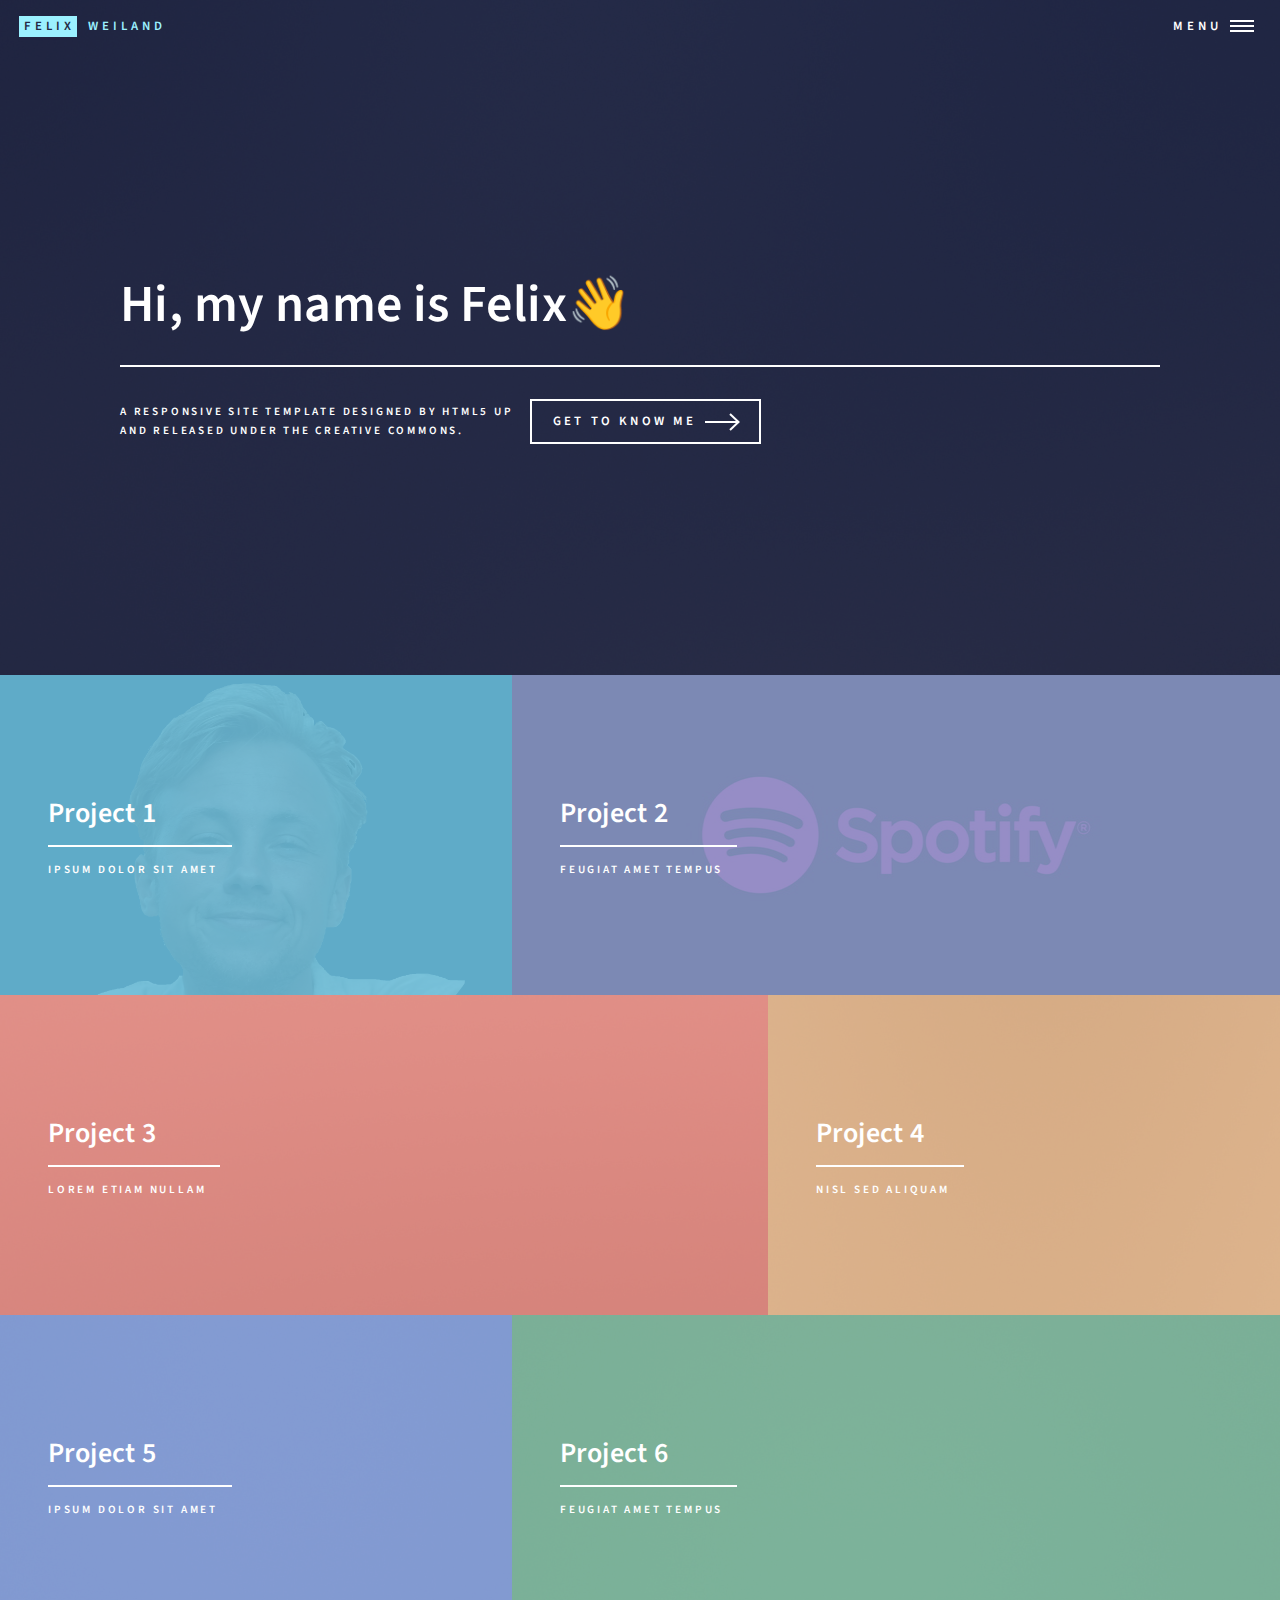
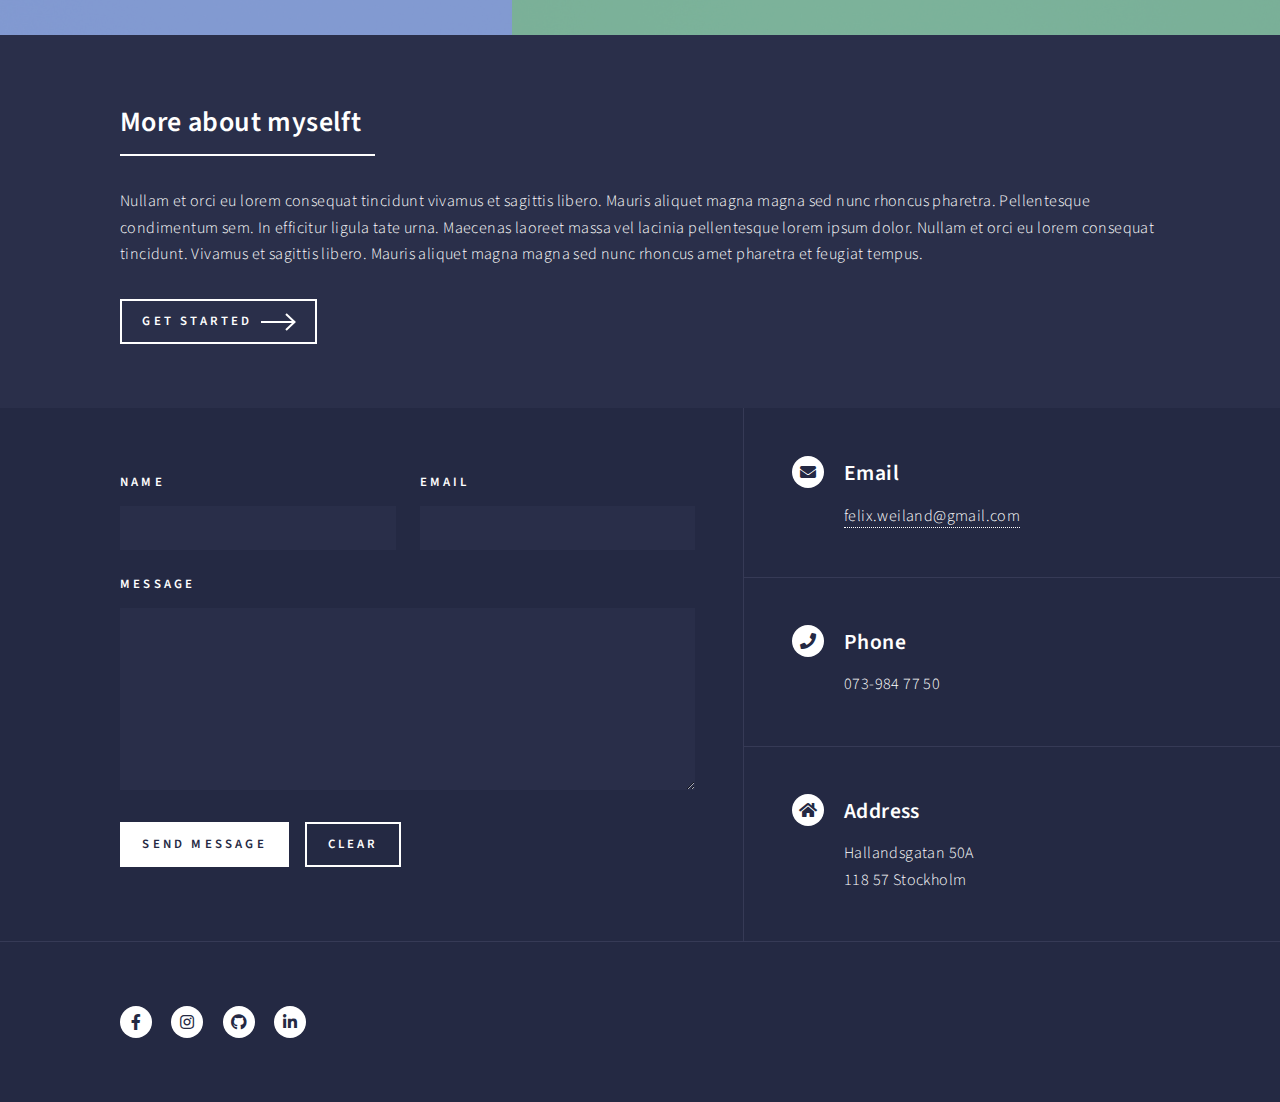
==== docs/index.html @ a9f84611 "Add files via upload" ====
<!DOCTYPE HTML>
<html>
	<head>
		<title>Felix Weiland - Data Analyst</title>
		<meta charset="utf-8" />
		<meta name="viewport" content="width=device-width, initial-scale=1, user-scalable=no" />
		<link rel="stylesheet" href="assets/css/main.css" />
		<noscript><link rel="stylesheet" href="assets/css/noscript.css" /></noscript>
	</head>
	<body class="is-preload">

		<!-- Wrapper -->
			<div id="wrapper">

				<!-- Header -->
					<header id="header" class="alt">
						<a href="index.html" class="logo"><strong>Felix</strong> <span>Weiland</span></a>
						<nav>
							<a href="#menu">Menu</a>
						</nav>
					</header>

				<!-- Menu -->
					<nav id="menu">
						<ul class="links">
							<li><a href="index.html">Home</a></li>
							<li><a href="project-overview.html">Projects</a></li>
							<li><a href="generic.html">Generic</a></li>
						</ul>
						<ul class="actions stacked">
							<li><a href="#" class="button primary fit">Get Started</a></li>
						</ul>
					</nav>

				<!-- Banner -->
					<section id="banner" class="major">
						<div class="inner">
							<header class="major">
								<h1>Hi, my name is Felix&#128075</h1>
							</header>
							<div class="content">
								<p>A responsive site template designed by HTML5 UP<br />
								and released under the Creative Commons.</p>
								<ul class="actions">
									<li><a href="#one" class="button next scrolly">Get to know me</a></li>
								</ul>
							</div>
						</div>
					</section>

				<!-- Main -->
					<div id="main">

						<!-- One -->
							<section id="one" class="tiles">
								<article>
									<span class="image">
										<img src="images/header-free.jpg" alt="" />
									</span>
									<header class="major">
										<h3><a href="project1.html" class="link">Project 1</a></h3>
										<p>Ipsum dolor sit amet</p>
									</header>
								</article>
								<article>
									<span class="image">
										<img src="images/spotify.png" alt="" />
									</span>
									<header class="major">
										<h3><a href="landing.html" class="link">Project 2</a></h3>
										<p>feugiat amet tempus</p>
									</header>
								</article>
								<article>
									<span class="image">
										<img src="images/pic03.jpg" alt="" />
									</span>
									<header class="major">
										<h3><a href="landing.html" class="link">Project 3</a></h3>
										<p>Lorem etiam nullam</p>
									</header>
								</article>
								<article>
									<span class="image">
										<img src="images/pic04.jpg" alt="" />
									</span>
									<header class="major">
										<h3><a href="landing.html" class="link">Project 4</a></h3>
										<p>Nisl sed aliquam</p>
									</header>
								</article>
								<article>
									<span class="image">
										<img src="images/pic05.jpg" alt="" />
									</span>
									<header class="major">
										<h3><a href="landing.html" class="link">Project 5</a></h3>
										<p>Ipsum dolor sit amet</p>
									</header>
								</article>
								<article>
									<span class="image">
										<img src="images/pic06.jpg" alt="" />
									</span>
									<header class="major">
										<h3><a href="landing.html" class="link">Project 6</a></h3>
										<p>Feugiat amet tempus</p>
									</header>
								</article>
							</section>

						<!-- Two -->
							<section id="two">
								<div class="inner">
									<header class="major">
										<h2>More about myselft</h2>
									</header>
									<p>Nullam et orci eu lorem consequat tincidunt vivamus et sagittis libero. Mauris aliquet magna magna sed nunc rhoncus pharetra. Pellentesque condimentum sem. In efficitur ligula tate urna. Maecenas laoreet massa vel lacinia pellentesque lorem ipsum dolor. Nullam et orci eu lorem consequat tincidunt. Vivamus et sagittis libero. Mauris aliquet magna magna sed nunc rhoncus amet pharetra et feugiat tempus.</p>
									<ul class="actions">
										<li><a href="landing.html" class="button next">Get Started</a></li>
									</ul>
								</div>
							</section>

					</div>

				<!-- Contact -->
					<section id="contact">
						<div class="inner">
							<section>
								<form method="post" action="#">
									<div class="fields">
										<div class="field half">
											<label for="name">Name</label>
											<input type="text" name="name" id="name" />
										</div>
										<div class="field half">
											<label for="email">Email</label>
											<input type="text" name="email" id="email" />
										</div>
										<div class="field">
											<label for="message">Message</label>
											<textarea name="message" id="message" rows="6"></textarea>
										</div>
									</div>
									<ul class="actions">
										<li><input type="submit" value="Send Message" class="primary" /></li>
										<li><input type="reset" value="Clear" /></li>
									</ul>
								</form>
							</section>
							<section class="split">
								<section>
									<div class="contact-method">
										<span class="icon solid alt fa-envelope"></span>
										<h3>Email</h3>
										<a href="#">felix.weiland@gmail.com</a>
									</div>
								</section>
								<section>
									<div class="contact-method">
										<span class="icon solid alt fa-phone"></span>
										<h3>Phone</h3>
										<span>073-984 77 50</span>
									</div>
								</section>
								<section>
									<div class="contact-method">
										<span class="icon solid alt fa-home"></span>
										<h3>Address</h3>
										<span>Hallandsgatan 50A<br />
										118 57 Stockholm</span>
									</div>
								</section>
							</section>
						</div>
					</section>

				<!-- Footer -->
					<footer id="footer">
						<div class="inner">
							<ul class="icons">
								<li><a href="https://www.facebook.com/felix.weiland/" class="icon brands alt fa-facebook-f"><span class="label">Facebook</span></a></li>
								<li><a href="https://www.instagram.com/felix.weiland/" class="icon brands alt fa-instagram"><span class="label">Instagram</span></a></li>
								<li><a href="https://github.com/felixweiland" class="icon brands alt fa-github"><span class="label">GitHub</span></a></li>
								<li><a href="https://www.linkedin.com/in/felix-weiland/" class="icon brands alt fa-linkedin-in"><span class="label">LinkedIn</span></a></li>
							</ul>
							</ul>
						</div>
					</footer>

			</div>

		<!-- Scripts -->
			<script src="assets/js/jquery.min.js"></script>
			<script src="assets/js/jquery.scrolly.min.js"></script>
			<script src="assets/js/jquery.scrollex.min.js"></script>
			<script src="assets/js/browser.min.js"></script>
			<script src="assets/js/breakpoints.min.js"></script>
			<script src="assets/js/util.js"></script>
			<script src="assets/js/main.js"></script>

	</body>
</html>
---- docs/assets/css/main.css ----
@import url(fontawesome-all.min.css);
@import url("https://fonts.googleapis.com/css?family=Source+Sans+Pro:300,300italic,600,600italic");

/*
	Forty by HTML5 UP
	html5up.net | @ajlkn
	Free for personal and commercial use under the CCA 3.0 license (html5up.net/license)
*/

html, body, div, span, applet, object,
iframe, h1, h2, h3, h4, h5, h6, p, blockquote,
pre, a, abbr, acronym, address, big, cite,
code, del, dfn, em, img, ins, kbd, q, s, samp,
small, strike, strong, sub, sup, tt, var, b,
u, i, center, dl, dt, dd, ol, ul, li, fieldset,
form, label, legend, table, caption, tbody,
tfoot, thead, tr, th, td, article, aside,
canvas, details, embed, figure, figcaption,
footer, header, hgroup, menu, nav, output, ruby,
section, summary, time, mark, audio, video {
	margin: 0;
	padding: 0;
	border: 0;
	font-size: 100%;
	font: inherit;
	vertical-align: baseline;}

article, aside, details, figcaption, figure,
footer, header, hgroup, menu, nav, section {
	display: block;}

body {
	line-height: 1;
}

ol, ul {
	list-style: none;
}

blockquote, q {
	quotes: none;
}

	blockquote:before, blockquote:after, q:before, q:after {
		content: '';
		content: none;
	}

table {
	border-collapse: collapse;
	border-spacing: 0;
}

body {
	-webkit-text-size-adjust: none;
}

mark {
	background-color: transparent;
	color: inherit;
}

input::-moz-focus-inner {
	border: 0;
	padding: 0;
}

input, select, textarea {
	-moz-appearance: none;
	-webkit-appearance: none;
	-ms-appearance: none;
	appearance: none;
}

/* Basic */

	@-ms-viewport {
		width: device-width;
	}

	body {
		-ms-overflow-style: scrollbar;
	}

	@media screen and (max-width: 480px) {

		html, body {
			min-width: 320px;
		}

	}

	html {
		box-sizing: border-box;
	}

	*, *:before, *:after {
		box-sizing: inherit;
	}

	body {
		background: #242943;
	}

		body.is-preload *, body.is-preload *:before, body.is-preload *:after {
			-moz-animation: none !important;
			-webkit-animation: none !important;
			-ms-animation: none !important;
			animation: none !important;
			-moz-transition: none !important;
			-webkit-transition: none !important;
			-ms-transition: none !important;
			transition: none !important;
		}

/* Type */

	body, input, select, textarea {
		color: #ffffff;
		font-family: "Source Sans Pro", Helvetica, sans-serif;
		font-size: 17pt;
		font-weight: 300;
		letter-spacing: 0.025em;
		line-height: 1.65;
	}

		@media screen and (max-width: 1680px) {

			body, input, select, textarea {
				font-size: 14pt;
			}

		}

		@media screen and (max-width: 1280px) {

			body, input, select, textarea {
				font-size: 12pt;
			}

		}

		@media screen and (max-width: 360px) {

			body, input, select, textarea {
				font-size: 11pt;
			}

		}

	a {
		-moz-transition: color 0.2s ease-in-out, border-bottom-color 0.2s ease-in-out;
		-webkit-transition: color 0.2s ease-in-out, border-bottom-color 0.2s ease-in-out;
		-ms-transition: color 0.2s ease-in-out, border-bottom-color 0.2s ease-in-out;
		transition: color 0.2s ease-in-out, border-bottom-color 0.2s ease-in-out;
		border-bottom: dotted 1px;
		color: inherit;
		text-decoration: none;
	}

		a:hover {
			border-bottom-color: transparent;
			color: #9bf1ff !important;
		}

		a:active {
			color: #53e3fb !important;
		}

	strong, b {
		color: #ffffff;
		font-weight: 600;
	}

	em, i {
		font-style: italic;
	}

	p {
		margin: 0 0 2em 0;
	}

	h1, h2, h3, h4, h5, h6 {
		color: #ffffff;
		font-weight: 600;
		line-height: 1.65;
		margin: 0 0 1em 0;
	}

		h1 a, h2 a, h3 a, h4 a, h5 a, h6 a {
			color: inherit;
			border-bottom: 0;
		}

	h1 {
		font-size: 2.5em;
	}

	h2 {
		font-size: 1.75em;
	}

	h3 {
		font-size: 1.35em;
	}

	h4 {
		font-size: 1.1em;
	}

	h5 {
		font-size: 0.9em;
	}

	h6 {
		font-size: 0.7em;
	}

	@media screen and (max-width: 736px) {

		h1 {
			font-size: 2em;
		}

		h2 {
			font-size: 1.5em;
		}

		h3 {
			font-size: 1.25em;
		}

	}

	sub {
		font-size: 0.8em;
		position: relative;
		top: 0.5em;
	}

	sup {
		font-size: 0.8em;
		position: relative;
		top: -0.5em;
	}

	blockquote {
		border-left: solid 4px rgba(212, 212, 255, 0.1);
		font-style: italic;
		margin: 0 0 2em 0;
		padding: 0.5em 0 0.5em 2em;
	}

	code {
		background: rgba(212, 212, 255, 0.035);
		font-family: "Courier New", monospace;
		font-size: 0.9em;
		margin: 0 0.25em;
		padding: 0.25em 0.65em;
	}

	pre {
		-webkit-overflow-scrolling: touch;
		font-family: "Courier New", monospace;
		font-size: 0.9em;
		margin: 0 0 2em 0;
	}

		pre code {
			display: block;
			line-height: 1.75;
			padding: 1em 1.5em;
			overflow-x: auto;
		}

	hr {
		border: 0;
		border-bottom: solid 1px rgba(212, 212, 255, 0.1);
		margin: 2em 0;
	}

		hr.major {
			margin: 3em 0;
		}

	.align-left {
		text-align: left;
	}

	.align-center {
		text-align: center;
	}

	.align-right {
		text-align: right;
	}

/* Row */

	.row {
		display: flex;
		flex-wrap: wrap;
		box-sizing: border-box;
		align-items: stretch;
	}

		.row > * {
			box-sizing: border-box;
		}

		.row.gtr-uniform > * > :last-child {
			margin-bottom: 0;
		}

		.row.aln-left {
			justify-content: flex-start;
		}

		.row.aln-center {
			justify-content: center;
		}

		.row.aln-right {
			justify-content: flex-end;
		}

		.row.aln-top {
			align-items: flex-start;
		}

		.row.aln-middle {
			align-items: center;
		}

		.row.aln-bottom {
			align-items: flex-end;
		}

		.row > .imp {
			order: -1;
		}

		.row > .col-1 {
			width: 8.33333%;
		}

		.row > .off-1 {
			margin-left: 8.33333%;
		}

		.row > .col-2 {
			width: 16.66667%;
		}

		.row > .off-2 {
			margin-left: 16.66667%;
		}

		.row > .col-3 {
			width: 25%;
		}

		.row > .off-3 {
			margin-left: 25%;
		}

		.row > .col-4 {
			width: 33.33333%;
		}

		.row > .off-4 {
			margin-left: 33.33333%;
		}

		.row > .col-5 {
			width: 41.66667%;
		}

		.row > .off-5 {
			margin-left: 41.66667%;
		}

		.row > .col-6 {
			width: 50%;
		}

		.row > .off-6 {
			margin-left: 50%;
		}

		.row > .col-7 {
			width: 58.33333%;
		}

		.row > .off-7 {
			margin-left: 58.33333%;
		}

		.row > .col-8 {
			width: 66.66667%;
		}

		.row > .off-8 {
			margin-left: 66.66667%;
		}

		.row > .col-9 {
			width: 75%;
		}

		.row > .off-9 {
			margin-left: 75%;
		}

		.row > .col-10 {
			width: 83.33333%;
		}

		.row > .off-10 {
			margin-left: 83.33333%;
		}

		.row > .col-11 {
			width: 91.66667%;
		}

		.row > .off-11 {
			margin-left: 91.66667%;
		}

		.row > .col-12 {
			width: 100%;
		}

		.row > .off-12 {
			margin-left: 100%;
		}

		.row.gtr-0 {
			margin-top: 0;
			margin-left: 0em;
		}

			.row.gtr-0 > * {
				padding: 0 0 0 0em;
			}

			.row.gtr-0.gtr-uniform {
				margin-top: 0em;
			}

				.row.gtr-0.gtr-uniform > * {
					padding-top: 0em;
				}

		.row.gtr-25 {
			margin-top: 0;
			margin-left: -0.5em;
		}

			.row.gtr-25 > * {
				padding: 0 0 0 0.5em;
			}

			.row.gtr-25.gtr-uniform {
				margin-top: -0.5em;
			}

				.row.gtr-25.gtr-uniform > * {
					padding-top: 0.5em;
				}

		.row.gtr-50 {
			margin-top: 0;
			margin-left: -1em;
		}

			.row.gtr-50 > * {
				padding: 0 0 0 1em;
			}

			.row.gtr-50.gtr-uniform {
				margin-top: -1em;
			}

				.row.gtr-50.gtr-uniform > * {
					padding-top: 1em;
				}

		.row {
			margin-top: 0;
			margin-left: -2em;
		}

			.row > * {
				padding: 0 0 0 2em;
			}

			.row.gtr-uniform {
				margin-top: -2em;
			}

				.row.gtr-uniform > * {
					padding-top: 2em;
				}

		.row.gtr-150 {
			margin-top: 0;
			margin-left: -3em;
		}

			.row.gtr-150 > * {
				padding: 0 0 0 3em;
			}

			.row.gtr-150.gtr-uniform {
				margin-top: -3em;
			}

				.row.gtr-150.gtr-uniform > * {
					padding-top: 3em;
				}

		.row.gtr-200 {
			margin-top: 0;
			margin-left: -4em;
		}

			.row.gtr-200 > * {
				padding: 0 0 0 4em;
			}

			.row.gtr-200.gtr-uniform {
				margin-top: -4em;
			}

				.row.gtr-200.gtr-uniform > * {
					padding-top: 4em;
				}

		@media screen and (max-width: 1680px) {

			.row {
				display: flex;
				flex-wrap: wrap;
				box-sizing: border-box;
				align-items: stretch;
			}

				.row > * {
					box-sizing: border-box;
				}

				.row.gtr-uniform > * > :last-child {
					margin-bottom: 0;
				}

				.row.aln-left {
					justify-content: flex-start;
				}

				.row.aln-center {
					justify-content: center;
				}

				.row.aln-right {
					justify-content: flex-end;
				}

				.row.aln-top {
					align-items: flex-start;
				}

				.row.aln-middle {
					align-items: center;
				}

				.row.aln-bottom {
					align-items: flex-end;
				}

				.row > .imp-xlarge {
					order: -1;
				}

				.row > .col-1-xlarge {
					width: 8.33333%;
				}

				.row > .off-1-xlarge {
					margin-left: 8.33333%;
				}

				.row > .col-2-xlarge {
					width: 16.66667%;
				}

				.row > .off-2-xlarge {
					margin-left: 16.66667%;
				}

				.row > .col-3-xlarge {
					width: 25%;
				}

				.row > .off-3-xlarge {
					margin-left: 25%;
				}

				.row > .col-4-xlarge {
					width: 33.33333%;
				}

				.row > .off-4-xlarge {
					margin-left: 33.33333%;
				}

				.row > .col-5-xlarge {
					width: 41.66667%;
				}

				.row > .off-5-xlarge {
					margin-left: 41.66667%;
				}

				.row > .col-6-xlarge {
					width: 50%;
				}

				.row > .off-6-xlarge {
					margin-left: 50%;
				}

				.row > .col-7-xlarge {
					width: 58.33333%;
				}

				.row > .off-7-xlarge {
					margin-left: 58.33333%;
				}

				.row > .col-8-xlarge {
					width: 66.66667%;
				}

				.row > .off-8-xlarge {
					margin-left: 66.66667%;
				}

				.row > .col-9-xlarge {
					width: 75%;
				}

				.row > .off-9-xlarge {
					margin-left: 75%;
				}

				.row > .col-10-xlarge {
					width: 83.33333%;
				}

				.row > .off-10-xlarge {
					margin-left: 83.33333%;
				}

				.row > .col-11-xlarge {
					width: 91.66667%;
				}

				.row > .off-11-xlarge {
					margin-left: 91.66667%;
				}

				.row > .col-12-xlarge {
					width: 100%;
				}

				.row > .off-12-xlarge {
					margin-left: 100%;
				}

				.row.gtr-0 {
					margin-top: 0;
					margin-left: 0em;
				}

					.row.gtr-0 > * {
						padding: 0 0 0 0em;
					}

					.row.gtr-0.gtr-uniform {
						margin-top: 0em;
					}

						.row.gtr-0.gtr-uniform > * {
							padding-top: 0em;
						}

				.row.gtr-25 {
					margin-top: 0;
					margin-left: -0.5em;
				}

					.row.gtr-25 > * {
						padding: 0 0 0 0.5em;
					}

					.row.gtr-25.gtr-uniform {
						margin-top: -0.5em;
					}

						.row.gtr-25.gtr-uniform > * {
							padding-top: 0.5em;
						}

				.row.gtr-50 {
					margin-top: 0;
					margin-left: -1em;
				}

					.row.gtr-50 > * {
						padding: 0 0 0 1em;
					}

					.row.gtr-50.gtr-uniform {
						margin-top: -1em;
					}

						.row.gtr-50.gtr-uniform > * {
							padding-top: 1em;
						}

				.row {
					margin-top: 0;
					margin-left: -2em;
				}

					.row > * {
						padding: 0 0 0 2em;
					}

					.row.gtr-uniform {
						margin-top: -2em;
					}

						.row.gtr-uniform > * {
							padding-top: 2em;
						}

				.row.gtr-150 {
					margin-top: 0;
					margin-left: -3em;
				}

					.row.gtr-150 > * {
						padding: 0 0 0 3em;
					}

					.row.gtr-150.gtr-uniform {
						margin-top: -3em;
					}

						.row.gtr-150.gtr-uniform > * {
							padding-top: 3em;
						}

				.row.gtr-200 {
					margin-top: 0;
					margin-left: -4em;
				}

					.row.gtr-200 > * {
						padding: 0 0 0 4em;
					}

					.row.gtr-200.gtr-uniform {
						margin-top: -4em;
					}

						.row.gtr-200.gtr-uniform > * {
							padding-top: 4em;
						}

		}

		@media screen and (max-width: 1280px) {

			.row {
				display: flex;
				flex-wrap: wrap;
				box-sizing: border-box;
				align-items: stretch;
			}

				.row > * {
					box-sizing: border-box;
				}

				.row.gtr-uniform > * > :last-child {
					margin-bottom: 0;
				}

				.row.aln-left {
					justify-content: flex-start;
				}

				.row.aln-center {
					justify-content: center;
				}

				.row.aln-right {
					justify-content: flex-end;
				}

				.row.aln-top {
					align-items: flex-start;
				}

				.row.aln-middle {
					align-items: center;
				}

				.row.aln-bottom {
					align-items: flex-end;
				}

				.row > .imp-large {
					order: -1;
				}

				.row > .col-1-large {
					width: 8.33333%;
				}

				.row > .off-1-large {
					margin-left: 8.33333%;
				}

				.row > .col-2-large {
					width: 16.66667%;
				}

				.row > .off-2-large {
					margin-left: 16.66667%;
				}

				.row > .col-3-large {
					width: 25%;
				}

				.row > .off-3-large {
					margin-left: 25%;
				}

				.row > .col-4-large {
					width: 33.33333%;
				}

				.row > .off-4-large {
					margin-left: 33.33333%;
				}

				.row > .col-5-large {
					width: 41.66667%;
				}

				.row > .off-5-large {
					margin-left: 41.66667%;
				}

				.row > .col-6-large {
					width: 50%;
				}

				.row > .off-6-large {
					margin-left: 50%;
				}

				.row > .col-7-large {
					width: 58.33333%;
				}

				.row > .off-7-large {
					margin-left: 58.33333%;
				}

				.row > .col-8-large {
					width: 66.66667%;
				}

				.row > .off-8-large {
					margin-left: 66.66667%;
				}

				.row > .col-9-large {
					width: 75%;
				}

				.row > .off-9-large {
					margin-left: 75%;
				}

				.row > .col-10-large {
					width: 83.33333%;
				}

				.row > .off-10-large {
					margin-left: 83.33333%;
				}

				.row > .col-11-large {
					width: 91.66667%;
				}

				.row > .off-11-large {
					margin-left: 91.66667%;
				}

				.row > .col-12-large {
					width: 100%;
				}

				.row > .off-12-large {
					margin-left: 100%;
				}

				.row.gtr-0 {
					margin-top: 0;
					margin-left: 0em;
				}

					.row.gtr-0 > * {
						padding: 0 0 0 0em;
					}

					.row.gtr-0.gtr-uniform {
						margin-top: 0em;
					}

						.row.gtr-0.gtr-uniform > * {
							padding-top: 0em;
						}

				.row.gtr-25 {
					margin-top: 0;
					margin-left: -0.375em;
				}

					.row.gtr-25 > * {
						padding: 0 0 0 0.375em;
					}

					.row.gtr-25.gtr-uniform {
						margin-top: -0.375em;
					}

						.row.gtr-25.gtr-uniform > * {
							padding-top: 0.375em;
						}

				.row.gtr-50 {
					margin-top: 0;
					margin-left: -0.75em;
				}

					.row.gtr-50 > * {
						padding: 0 0 0 0.75em;
					}

					.row.gtr-50.gtr-uniform {
						margin-top: -0.75em;
					}

						.row.gtr-50.gtr-uniform > * {
							padding-top: 0.75em;
						}

				.row {
					margin-top: 0;
					margin-left: -1.5em;
				}

					.row > * {
						padding: 0 0 0 1.5em;
					}

					.row.gtr-uniform {
						margin-top: -1.5em;
					}

						.row.gtr-uniform > * {
							padding-top: 1.5em;
						}

				.row.gtr-150 {
					margin-top: 0;
					margin-left: -2.25em;
				}

					.row.gtr-150 > * {
						padding: 0 0 0 2.25em;
					}

					.row.gtr-150.gtr-uniform {
						margin-top: -2.25em;
					}

						.row.gtr-150.gtr-uniform > * {
							padding-top: 2.25em;
						}

				.row.gtr-200 {
					margin-top: 0;
					margin-left: -3em;
				}

					.row.gtr-200 > * {
						padding: 0 0 0 3em;
					}

					.row.gtr-200.gtr-uniform {
						margin-top: -3em;
					}

						.row.gtr-200.gtr-uniform > * {
							padding-top: 3em;
						}

		}

		@media screen and (max-width: 980px) {

			.row {
				display: flex;
				flex-wrap: wrap;
				box-sizing: border-box;
				align-items: stretch;
			}

				.row > * {
					box-sizing: border-box;
				}

				.row.gtr-uniform > * > :last-child {
					margin-bottom: 0;
				}

				.row.aln-left {
					justify-content: flex-start;
				}

				.row.aln-center {
					justify-content: center;
				}

				.row.aln-right {
					justify-content: flex-end;
				}

				.row.aln-top {
					align-items: flex-start;
				}

				.row.aln-middle {
					align-items: center;
				}

				.row.aln-bottom {
					align-items: flex-end;
				}

				.row > .imp-medium {
					order: -1;
				}

				.row > .col-1-medium {
					width: 8.33333%;
				}

				.row > .off-1-medium {
					margin-left: 8.33333%;
				}

				.row > .col-2-medium {
					width: 16.66667%;
				}

				.row > .off-2-medium {
					margin-left: 16.66667%;
				}

				.row > .col-3-medium {
					width: 25%;
				}

				.row > .off-3-medium {
					margin-left: 25%;
				}

				.row > .col-4-medium {
					width: 33.33333%;
				}

				.row > .off-4-medium {
					margin-left: 33.33333%;
				}

				.row > .col-5-medium {
					width: 41.66667%;
				}

				.row > .off-5-medium {
					margin-left: 41.66667%;
				}

				.row > .col-6-medium {
					width: 50%;
				}

				.row > .off-6-medium {
					margin-left: 50%;
				}

				.row > .col-7-medium {
					width: 58.33333%;
				}

				.row > .off-7-medium {
					margin-left: 58.33333%;
				}

				.row > .col-8-medium {
					width: 66.66667%;
				}

				.row > .off-8-medium {
					margin-left: 66.66667%;
				}

				.row > .col-9-medium {
					width: 75%;
				}

				.row > .off-9-medium {
					margin-left: 75%;
				}

				.row > .col-10-medium {
					width: 83.33333%;
				}

				.row > .off-10-medium {
					margin-left: 83.33333%;
				}

				.row > .col-11-medium {
					width: 91.66667%;
				}

				.row > .off-11-medium {
					margin-left: 91.66667%;
				}

				.row > .col-12-medium {
					width: 100%;
				}

				.row > .off-12-medium {
					margin-left: 100%;
				}

				.row.gtr-0 {
					margin-top: 0;
					margin-left: 0em;
				}

					.row.gtr-0 > * {
						padding: 0 0 0 0em;
					}

					.row.gtr-0.gtr-uniform {
						margin-top: 0em;
					}

						.row.gtr-0.gtr-uniform > * {
							padding-top: 0em;
						}

				.row.gtr-25 {
					margin-top: 0;
					margin-left: -0.375em;
				}

					.row.gtr-25 > * {
						padding: 0 0 0 0.375em;
					}

					.row.gtr-25.gtr-uniform {
						margin-top: -0.375em;
					}

						.row.gtr-25.gtr-uniform > * {
							padding-top: 0.375em;
						}

				.row.gtr-50 {
					margin-top: 0;
					margin-left: -0.75em;
				}

					.row.gtr-50 > * {
						padding: 0 0 0 0.75em;
					}

					.row.gtr-50.gtr-uniform {
						margin-top: -0.75em;
					}

						.row.gtr-50.gtr-uniform > * {
							padding-top: 0.75em;
						}

				.row {
					margin-top: 0;
					margin-left: -1.5em;
				}

					.row > * {
						padding: 0 0 0 1.5em;
					}

					.row.gtr-uniform {
						margin-top: -1.5em;
					}

						.row.gtr-uniform > * {
							padding-top: 1.5em;
						}

				.row.gtr-150 {
					margin-top: 0;
					margin-left: -2.25em;
				}

					.row.gtr-150 > * {
						padding: 0 0 0 2.25em;
					}

					.row.gtr-150.gtr-uniform {
						margin-top: -2.25em;
					}

						.row.gtr-150.gtr-uniform > * {
							padding-top: 2.25em;
						}

				.row.gtr-200 {
					margin-top: 0;
					margin-left: -3em;
				}

					.row.gtr-200 > * {
						padding: 0 0 0 3em;
					}

					.row.gtr-200.gtr-uniform {
						margin-top: -3em;
					}

						.row.gtr-200.gtr-uniform > * {
							padding-top: 3em;
						}

		}

		@media screen and (max-width: 736px) {

			.row {
				display: flex;
				flex-wrap: wrap;
				box-sizing: border-box;
				align-items: stretch;
			}

				.row > * {
					box-sizing: border-box;
				}

				.row.gtr-uniform > * > :last-child {
					margin-bottom: 0;
				}

				.row.aln-left {
					justify-content: flex-start;
				}

				.row.aln-center {
					justify-content: center;
				}

				.row.aln-right {
					justify-content: flex-end;
				}

				.row.aln-top {
					align-items: flex-start;
				}

				.row.aln-middle {
					align-items: center;
				}

				.row.aln-bottom {
					align-items: flex-end;
				}

				.row > .imp-small {
					order: -1;
				}

				.row > .col-1-small {
					width: 8.33333%;
				}

				.row > .off-1-small {
					margin-left: 8.33333%;
				}

				.row > .col-2-small {
					width: 16.66667%;
				}

				.row > .off-2-small {
					margin-left: 16.66667%;
				}

				.row > .col-3-small {
					width: 25%;
				}

				.row > .off-3-small {
					margin-left: 25%;
				}

				.row > .col-4-small {
					width: 33.33333%;
				}

				.row > .off-4-small {
					margin-left: 33.33333%;
				}

				.row > .col-5-small {
					width: 41.66667%;
				}

				.row > .off-5-small {
					margin-left: 41.66667%;
				}

				.row > .col-6-small {
					width: 50%;
				}

				.row > .off-6-small {
					margin-left: 50%;
				}

				.row > .col-7-small {
					width: 58.33333%;
				}

				.row > .off-7-small {
					margin-left: 58.33333%;
				}

				.row > .col-8-small {
					width: 66.66667%;
				}

				.row > .off-8-small {
					margin-left: 66.66667%;
				}

				.row > .col-9-small {
					width: 75%;
				}

				.row > .off-9-small {
					margin-left: 75%;
				}

				.row > .col-10-small {
					width: 83.33333%;
				}

				.row > .off-10-small {
					margin-left: 83.33333%;
				}

				.row > .col-11-small {
					width: 91.66667%;
				}

				.row > .off-11-small {
					margin-left: 91.66667%;
				}

				.row > .col-12-small {
					width: 100%;
				}

				.row > .off-12-small {
					margin-left: 100%;
				}

				.row.gtr-0 {
					margin-top: 0;
					margin-left: 0em;
				}

					.row.gtr-0 > * {
						padding: 0 0 0 0em;
					}

					.row.gtr-0.gtr-uniform {
						margin-top: 0em;
					}

						.row.gtr-0.gtr-uniform > * {
							padding-top: 0em;
						}

				.row.gtr-25 {
					margin-top: 0;
					margin-left: -0.3125em;
				}

					.row.gtr-25 > * {
						padding: 0 0 0 0.3125em;
					}

					.row.gtr-25.gtr-uniform {
						margin-top: -0.3125em;
					}

						.row.gtr-25.gtr-uniform > * {
							padding-top: 0.3125em;
						}

				.row.gtr-50 {
					margin-top: 0;
					margin-left: -0.625em;
				}

					.row.gtr-50 > * {
						padding: 0 0 0 0.625em;
					}

					.row.gtr-50.gtr-uniform {
						margin-top: -0.625em;
					}

						.row.gtr-50.gtr-uniform > * {
							padding-top: 0.625em;
						}

				.row {
					margin-top: 0;
					margin-left: -1.25em;
				}

					.row > * {
						padding: 0 0 0 1.25em;
					}

					.row.gtr-uniform {
						margin-top: -1.25em;
					}

						.row.gtr-uniform > * {
							padding-top: 1.25em;
						}

				.row.gtr-150 {
					margin-top: 0;
					margin-left: -1.875em;
				}

					.row.gtr-150 > * {
						padding: 0 0 0 1.875em;
					}

					.row.gtr-150.gtr-uniform {
						margin-top: -1.875em;
					}

						.row.gtr-150.gtr-uniform > * {
							padding-top: 1.875em;
						}

				.row.gtr-200 {
					margin-top: 0;
					margin-left: -2.5em;
				}

					.row.gtr-200 > * {
						padding: 0 0 0 2.5em;
					}

					.row.gtr-200.gtr-uniform {
						margin-top: -2.5em;
					}

						.row.gtr-200.gtr-uniform > * {
							padding-top: 2.5em;
						}

		}

		@media screen and (max-width: 480px) {

			.row {
				display: flex;
				flex-wrap: wrap;
				box-sizing: border-box;
				align-items: stretch;
			}

				.row > * {
					box-sizing: border-box;
				}

				.row.gtr-uniform > * > :last-child {
					margin-bottom: 0;
				}

				.row.aln-left {
					justify-content: flex-start;
				}

				.row.aln-center {
					justify-content: center;
				}

				.row.aln-right {
					justify-content: flex-end;
				}

				.row.aln-top {
					align-items: flex-start;
				}

				.row.aln-middle {
					align-items: center;
				}

				.row.aln-bottom {
					align-items: flex-end;
				}

				.row > .imp-xsmall {
					order: -1;
				}

				.row > .col-1-xsmall {
					width: 8.33333%;
				}

				.row > .off-1-xsmall {
					margin-left: 8.33333%;
				}

				.row > .col-2-xsmall {
					width: 16.66667%;
				}

				.row > .off-2-xsmall {
					margin-left: 16.66667%;
				}

				.row > .col-3-xsmall {
					width: 25%;
				}

				.row > .off-3-xsmall {
					margin-left: 25%;
				}

				.row > .col-4-xsmall {
					width: 33.33333%;
				}

				.row > .off-4-xsmall {
					margin-left: 33.33333%;
				}

				.row > .col-5-xsmall {
					width: 41.66667%;
				}

				.row > .off-5-xsmall {
					margin-left: 41.66667%;
				}

				.row > .col-6-xsmall {
					width: 50%;
				}

				.row > .off-6-xsmall {
					margin-left: 50%;
				}

				.row > .col-7-xsmall {
					width: 58.33333%;
				}

				.row > .off-7-xsmall {
					margin-left: 58.33333%;
				}

				.row > .col-8-xsmall {
					width: 66.66667%;
				}

				.row > .off-8-xsmall {
					margin-left: 66.66667%;
				}

				.row > .col-9-xsmall {
					width: 75%;
				}

				.row > .off-9-xsmall {
					margin-left: 75%;
				}

				.row > .col-10-xsmall {
					width: 83.33333%;
				}

				.row > .off-10-xsmall {
					margin-left: 83.33333%;
				}

				.row > .col-11-xsmall {
					width: 91.66667%;
				}

				.row > .off-11-xsmall {
					margin-left: 91.66667%;
				}

				.row > .col-12-xsmall {
					width: 100%;
				}

				.row > .off-12-xsmall {
					margin-left: 100%;
				}

				.row.gtr-0 {
					margin-top: 0;
					margin-left: 0em;
				}

					.row.gtr-0 > * {
						padding: 0 0 0 0em;
					}

					.row.gtr-0.gtr-uniform {
						margin-top: 0em;
					}

						.row.gtr-0.gtr-uniform > * {
							padding-top: 0em;
						}

				.row.gtr-25 {
					margin-top: 0;
					margin-left: -0.3125em;
				}

					.row.gtr-25 > * {
						padding: 0 0 0 0.3125em;
					}

					.row.gtr-25.gtr-uniform {
						margin-top: -0.3125em;
					}

						.row.gtr-25.gtr-uniform > * {
							padding-top: 0.3125em;
						}

				.row.gtr-50 {
					margin-top: 0;
					margin-left: -0.625em;
				}

					.row.gtr-50 > * {
						padding: 0 0 0 0.625em;
					}

					.row.gtr-50.gtr-uniform {
						margin-top: -0.625em;
					}

						.row.gtr-50.gtr-uniform > * {
							padding-top: 0.625em;
						}

				.row {
					margin-top: 0;
					margin-left: -1.25em;
				}

					.row > * {
						padding: 0 0 0 1.25em;
					}

					.row.gtr-uniform {
						margin-top: -1.25em;
					}

						.row.gtr-uniform > * {
							padding-top: 1.25em;
						}

				.row.gtr-150 {
					margin-top: 0;
					margin-left: -1.875em;
				}

					.row.gtr-150 > * {
						padding: 0 0 0 1.875em;
					}

					.row.gtr-150.gtr-uniform {
						margin-top: -1.875em;
					}

						.row.gtr-150.gtr-uniform > * {
							padding-top: 1.875em;
						}

				.row.gtr-200 {
					margin-top: 0;
					margin-left: -2.5em;
				}

					.row.gtr-200 > * {
						padding: 0 0 0 2.5em;
					}

					.row.gtr-200.gtr-uniform {
						margin-top: -2.5em;
					}

						.row.gtr-200.gtr-uniform > * {
							padding-top: 2.5em;
						}

		}

/* Section/Article */

	section.special, article.special {
		text-align: center;
	}

	header.major {
		width: -moz-max-content;
		width: -webkit-max-content;
		width: -ms-max-content;
		width: max-content;
		margin-bottom: 2em;
	}

		header.major > :first-child {
			margin-bottom: 0;
			width: calc(100% + 0.5em);
		}

			header.major > :first-child:after {
				content: '';
				background-color: #ffffff;
				display: block;
				height: 2px;
				margin: 0.325em 0 0.5em 0;
				width: 100%;
			}

		header.major > p {
			font-size: 0.7em;
			font-weight: 600;
			letter-spacing: 0.25em;
			margin-bottom: 0;
			text-transform: uppercase;
		}

		body.is-ie header.major > :first-child:after {
			max-width: 9em;
		}

		body.is-ie header.major > h1:after {
			max-width: 100% !important;
		}

	@media screen and (max-width: 736px) {

		header.major > p br {
			display: none;
		}

	}

/* Form */

	form {
		margin: 0 0 2em 0;
	}

		form > :last-child {
			margin-bottom: 0;
		}

		form > .fields {
			display: -moz-flex;
			display: -webkit-flex;
			display: -ms-flex;
			display: flex;
			-moz-flex-wrap: wrap;
			-webkit-flex-wrap: wrap;
			-ms-flex-wrap: wrap;
			flex-wrap: wrap;
			width: calc(100% + 3em);
			margin: -1.5em 0 2em -1.5em;
		}

			form > .fields > .field {
				-moz-flex-grow: 0;
				-webkit-flex-grow: 0;
				-ms-flex-grow: 0;
				flex-grow: 0;
				-moz-flex-shrink: 0;
				-webkit-flex-shrink: 0;
				-ms-flex-shrink: 0;
				flex-shrink: 0;
				padding: 1.5em 0 0 1.5em;
				width: calc(100% - 1.5em);
			}

				form > .fields > .field.half {
					width: calc(50% - 0.75em);
				}

				form > .fields > .field.third {
					width: calc(100%/3 - 0.5em);
				}

				form > .fields > .field.quarter {
					width: calc(25% - 0.375em);
				}

		@media screen and (max-width: 480px) {

			form > .fields {
				width: calc(100% + 3em);
				margin: -1.5em 0 2em -1.5em;
			}

				form > .fields > .field {
					padding: 1.5em 0 0 1.5em;
					width: calc(100% - 1.5em);
				}

					form > .fields > .field.half {
						width: calc(100% - 1.5em);
					}

					form > .fields > .field.third {
						width: calc(100% - 1.5em);
					}

					form > .fields > .field.quarter {
						width: calc(100% - 1.5em);
					}

		}

	label {
		color: #ffffff;
		display: block;
		font-size: 0.8em;
		font-weight: 600;
		letter-spacing: 0.25em;
		margin: 0 0 1em 0;
		text-transform: uppercase;
	}

	input[type="text"],
	input[type="password"],
	input[type="email"],
	input[type="tel"],
	input[type="search"],
	input[type="url"],
	select,
	textarea {
		-moz-appearance: none;
		-webkit-appearance: none;
		-ms-appearance: none;
		appearance: none;
		background: rgba(212, 212, 255, 0.035);
		border: none;
		border-radius: 0;
		color: inherit;
		display: block;
		outline: 0;
		padding: 0 1em;
		text-decoration: none;
		width: 100%;
	}

		input[type="text"]:invalid,
		input[type="password"]:invalid,
		input[type="email"]:invalid,
		input[type="tel"]:invalid,
		input[type="search"]:invalid,
		input[type="url"]:invalid,
		select:invalid,
		textarea:invalid {
			box-shadow: none;
		}

		input[type="text"]:focus,
		input[type="password"]:focus,
		input[type="email"]:focus,
		input[type="tel"]:focus,
		input[type="search"]:focus,
		input[type="url"]:focus,
		select:focus,
		textarea:focus {
			border-color: #9bf1ff;
			box-shadow: 0 0 0 2px #9bf1ff;
		}

	select {
		background-image: url("data:image/svg+xml;charset=utf8,%3Csvg xmlns='http://www.w3.org/2000/svg' width='40' height='40' preserveAspectRatio='none' viewBox='0 0 40 40'%3E%3Cpath d='M9.4,12.3l10.4,10.4l10.4-10.4c0.2-0.2,0.5-0.4,0.9-0.4c0.3,0,0.6,0.1,0.9,0.4l3.3,3.3c0.2,0.2,0.4,0.5,0.4,0.9 c0,0.4-0.1,0.6-0.4,0.9L20.7,31.9c-0.2,0.2-0.5,0.4-0.9,0.4c-0.3,0-0.6-0.1-0.9-0.4L4.3,17.3c-0.2-0.2-0.4-0.5-0.4-0.9 c0-0.4,0.1-0.6,0.4-0.9l3.3-3.3c0.2-0.2,0.5-0.4,0.9-0.4S9.1,12.1,9.4,12.3z' fill='rgba(212, 212, 255, 0.1)' /%3E%3C/svg%3E");
		background-size: 1.25rem;
		background-repeat: no-repeat;
		background-position: calc(100% - 1rem) center;
		height: 2.75em;
		padding-right: 2.75em;
		text-overflow: ellipsis;
	}

		select option {
			color: #ffffff;
			background: #242943;
		}

		select:focus::-ms-value {
			background-color: transparent;
		}

		select::-ms-expand {
			display: none;
		}

	input[type="text"],
	input[type="password"],
	input[type="email"],
	input[type="tel"],
	input[type="search"],
	input[type="url"],
	select {
		height: 2.75em;
	}

	textarea {
		padding: 0.75em 1em;
	}

	input[type="checkbox"],
	input[type="radio"] {
		-moz-appearance: none;
		-webkit-appearance: none;
		-ms-appearance: none;
		appearance: none;
		display: block;
		float: left;
		margin-right: -2em;
		opacity: 0;
		width: 1em;
		z-index: -1;
	}

		input[type="checkbox"] + label,
		input[type="radio"] + label {
			text-decoration: none;
			color: #ffffff;
			cursor: pointer;
			display: inline-block;
			font-weight: 300;
			padding-left: 2.65em;
			padding-right: 0.75em;
			position: relative;
		}

			input[type="checkbox"] + label:before,
			input[type="radio"] + label:before {
				-moz-osx-font-smoothing: grayscale;
				-webkit-font-smoothing: antialiased;
				display: inline-block;
				font-style: normal;
				font-variant: normal;
				text-rendering: auto;
				line-height: 1;
				text-transform: none !important;
				font-family: 'Font Awesome 5 Free';
				font-weight: 900;
			}

			input[type="checkbox"] + label:before,
			input[type="radio"] + label:before {
				background: rgba(212, 212, 255, 0.035);
				content: '';
				display: inline-block;
				font-size: 0.8em;
				height: 2.0625em;
				left: 0;
				letter-spacing: 0;
				line-height: 2.0625em;
				position: absolute;
				text-align: center;
				top: 0;
				width: 2.0625em;
			}

		input[type="checkbox"]:checked + label:before,
		input[type="radio"]:checked + label:before {
			background: #ffffff;
			border-color: #9bf1ff;
			content: '\f00c';
			color: #242943;
		}

		input[type="checkbox"]:focus + label:before,
		input[type="radio"]:focus + label:before {
			box-shadow: 0 0 0 2px #9bf1ff;
		}

	input[type="radio"] + label:before {
		border-radius: 100%;
	}

	::-webkit-input-placeholder {
		color: rgba(244, 244, 255, 0.2) !important;
		opacity: 1.0;
	}

	:-moz-placeholder {
		color: rgba(244, 244, 255, 0.2) !important;
		opacity: 1.0;
	}

	::-moz-placeholder {
		color: rgba(244, 244, 255, 0.2) !important;
		opacity: 1.0;
	}

	:-ms-input-placeholder {
		color: rgba(244, 244, 255, 0.2) !important;
		opacity: 1.0;
	}

/* Box */

	.box {
		border: solid 1px rgba(212, 212, 255, 0.1);
		margin-bottom: 2em;
		padding: 1.5em;
	}

		.box > :last-child,
		.box > :last-child > :last-child,
		.box > :last-child > :last-child > :last-child {
			margin-bottom: 0;
		}

		.box.alt {
			border: 0;
			border-radius: 0;
			padding: 0;
		}

/* Icon */

	.icon {
		text-decoration: none;
		border-bottom: none;
		position: relative;
	}

		.icon:before {
			-moz-osx-font-smoothing: grayscale;
			-webkit-font-smoothing: antialiased;
			display: inline-block;
			font-style: normal;
			font-variant: normal;
			text-rendering: auto;
			line-height: 1;
			text-transform: none !important;
			font-family: 'Font Awesome 5 Free';
			font-weight: 400;
		}

		.icon > .label {
			display: none;
		}

		.icon:before {
			line-height: inherit;
		}

		.icon.solid:before {
			font-weight: 900;
		}

		.icon.brands:before {
			font-family: 'Font Awesome 5 Brands';
		}

		.icon.alt:before {
			background-color: #ffffff;
			border-radius: 100%;
			color: #242943;
			display: inline-block;
			height: 2em;
			line-height: 2em;
			text-align: center;
			width: 2em;
		}

	a.icon.alt:before {
		-moz-transition: background-color 0.2s ease-in-out;
		-webkit-transition: background-color 0.2s ease-in-out;
		-ms-transition: background-color 0.2s ease-in-out;
		transition: background-color 0.2s ease-in-out;
	}

	a.icon.alt:hover:before {
		background-color: #6fc3df;
	}

	a.icon.alt:active:before {
		background-color: #37a6cb;
	}

/* Image */

	.image {
		border: 0;
		display: inline-block;
		position: relative;
	}

		.image img {
			display: block;
		}

		.image.left, .image.right {
			max-width: 30%;
		}

			.image.left img, .image.right img {
				width: 100%;
			}

		.image.left {
			float: left;
			margin: 0 1.5em 1.25em 0;
			top: 0.25em;
		}

		.image.right {
			float: right;
			margin: 0 0 1.25em 1.5em;
			top: 0.25em;
		}

		.image.fit {
			display: block;
			margin: 0 0 2em 0;
			width: 100%;
		}

			.image.fit img {
				width: 100%;
			}

		.image.main {
			display: block;
			margin: 2.5em 0;
			width: 100%;
		}

			.image.main img {
				width: 100%;
			}

			@media screen and (max-width: 736px) {

				.image.main {
					margin: 1.5em 0;
				}

			}

/* List */

	ol {
		list-style: decimal;
		margin: 0 0 2em 0;
		padding-left: 1.25em;
	}

		ol li {
			padding-left: 0.25em;
		}

	ul {
		list-style: disc;
		margin: 0 0 2em 0;
		padding-left: 1em;
	}

		ul li {
			padding-left: 0.5em;
		}

		ul.alt {
			list-style: none;
			padding-left: 0;
		}

			ul.alt li {
				border-top: solid 1px rgba(212, 212, 255, 0.1);
				padding: 0.5em 0;
			}

				ul.alt li:first-child {
					border-top: 0;
					padding-top: 0;
				}

	dl {
		margin: 0 0 2em 0;
	}

		dl dt {
			display: block;
			font-weight: 600;
			margin: 0 0 1em 0;
		}

		dl dd {
			margin-left: 2em;
		}

/* Actions */

	ul.actions {
		display: -moz-flex;
		display: -webkit-flex;
		display: -ms-flex;
		display: flex;
		cursor: default;
		list-style: none;
		margin-left: -1em;
		padding-left: 0;
	}

		ul.actions li {
			padding: 0 0 0 1em;
			vertical-align: middle;
		}

		ul.actions.special {
			-moz-justify-content: center;
			-webkit-justify-content: center;
			-ms-justify-content: center;
			justify-content: center;
			width: 100%;
			margin-left: 0;
		}

			ul.actions.special li:first-child {
				padding-left: 0;
			}

		ul.actions.stacked {
			-moz-flex-direction: column;
			-webkit-flex-direction: column;
			-ms-flex-direction: column;
			flex-direction: column;
			margin-left: 0;
		}

			ul.actions.stacked li {
				padding: 1.3em 0 0 0;
			}

				ul.actions.stacked li:first-child {
					padding-top: 0;
				}

		ul.actions.fit {
			width: calc(100% + 1em);
		}

			ul.actions.fit li {
				-moz-flex-grow: 1;
				-webkit-flex-grow: 1;
				-ms-flex-grow: 1;
				flex-grow: 1;
				-moz-flex-shrink: 1;
				-webkit-flex-shrink: 1;
				-ms-flex-shrink: 1;
				flex-shrink: 1;
				width: 100%;
			}

				ul.actions.fit li > * {
					width: 100%;
				}

			ul.actions.fit.stacked {
				width: 100%;
			}

/* Icons */

	ul.icons {
		cursor: default;
		list-style: none;
		padding-left: 0;
	}

		ul.icons li {
			display: inline-block;
			padding: 0 1em 0 0;
		}

			ul.icons li:last-child {
				padding-right: 0;
			}

		@media screen and (max-width: 736px) {

			ul.icons li {
				padding: 0 0.75em 0 0;
			}

		}

/* Pagination */

	ul.pagination {
		cursor: default;
		list-style: none;
		padding-left: 0;
	}

		ul.pagination li {
			display: inline-block;
			padding-left: 0;
			vertical-align: middle;
		}

			ul.pagination li > .page {
				-moz-transition: background-color 0.2s ease-in-out, color 0.2s ease-in-out;
				-webkit-transition: background-color 0.2s ease-in-out, color 0.2s ease-in-out;
				-ms-transition: background-color 0.2s ease-in-out, color 0.2s ease-in-out;
				transition: background-color 0.2s ease-in-out, color 0.2s ease-in-out;
				border-bottom: 0;
				display: inline-block;
				font-size: 0.8em;
				font-weight: 600;
				height: 1.5em;
				line-height: 1.5em;
				margin: 0 0.125em;
				min-width: 1.5em;
				padding: 0 0.5em;
				text-align: center;
			}

				ul.pagination li > .page.active {
					background-color: #ffffff;
					color: #242943;
				}

					ul.pagination li > .page.active:hover {
						background-color: #9bf1ff;
						color: #242943 !important;
					}

					ul.pagination li > .page.active:active {
						background-color: #53e3fb;
					}

			ul.pagination li:first-child {
				padding-right: 0.75em;
			}

			ul.pagination li:last-child {
				padding-left: 0.75em;
			}

		@media screen and (max-width: 480px) {

			ul.pagination li:nth-child(n+2):nth-last-child(n+2) {
				display: none;
			}

			ul.pagination li:first-child {
				padding-right: 0;
			}

		}

/* Table */

	.table-wrapper {
		-webkit-overflow-scrolling: touch;
		overflow-x: auto;
	}

	table {
		margin: 0 0 2em 0;
		width: 100%;
	}

		table tbody tr {
			border: solid 1px rgba(212, 212, 255, 0.1);
			border-left: 0;
			border-right: 0;
		}

			table tbody tr:nth-child(2n + 1) {
				background-color: rgba(212, 212, 255, 0.035);
			}

		table td {
			padding: 0.75em 0.75em;
		}

		table th {
			color: #ffffff;
			font-size: 0.9em;
			font-weight: 600;
			padding: 0 0.75em 0.75em 0.75em;
			text-align: left;
		}

		table thead {
			border-bottom: solid 2px rgba(212, 212, 255, 0.1);
		}

		table tfoot {
			border-top: solid 2px rgba(212, 212, 255, 0.1);
		}

		table.alt {
			border-collapse: separate;
		}

			table.alt tbody tr td {
				border: solid 1px rgba(212, 212, 255, 0.1);
				border-left-width: 0;
				border-top-width: 0;
			}

				table.alt tbody tr td:first-child {
					border-left-width: 1px;
				}

			table.alt tbody tr:first-child td {
				border-top-width: 1px;
			}

			table.alt thead {
				border-bottom: 0;
			}

			table.alt tfoot {
				border-top: 0;
			}

/* Button */

	input[type="submit"],
	input[type="reset"],
	input[type="button"],
	button,
	.button {
		-moz-appearance: none;
		-webkit-appearance: none;
		-ms-appearance: none;
		appearance: none;
		-moz-transition: background-color 0.2s ease-in-out, box-shadow 0.2s ease-in-out, color 0.2s ease-in-out;
		-webkit-transition: background-color 0.2s ease-in-out, box-shadow 0.2s ease-in-out, color 0.2s ease-in-out;
		-ms-transition: background-color 0.2s ease-in-out, box-shadow 0.2s ease-in-out, color 0.2s ease-in-out;
		transition: background-color 0.2s ease-in-out, box-shadow 0.2s ease-in-out, color 0.2s ease-in-out;
		background-color: transparent;
		border: 0;
		border-radius: 0;
		box-shadow: inset 0 0 0 2px #ffffff;
		color: #ffffff;
		cursor: pointer;
		display: inline-block;
		font-size: 0.8em;
		font-weight: 600;
		height: 3.5em;
		letter-spacing: 0.25em;
		line-height: 3.5em;
		padding: 0 1.75em;
		text-align: center;
		text-decoration: none;
		text-transform: uppercase;
		white-space: nowrap;
	}

		input[type="submit"]:hover, input[type="submit"]:active,
		input[type="reset"]:hover,
		input[type="reset"]:active,
		input[type="button"]:hover,
		input[type="button"]:active,
		button:hover,
		button:active,
		.button:hover,
		.button:active {
			box-shadow: inset 0 0 0 2px #9bf1ff;
			color: #9bf1ff;
		}

		input[type="submit"]:active,
		input[type="reset"]:active,
		input[type="button"]:active,
		button:active,
		.button:active {
			background-color: rgba(155, 241, 255, 0.1);
			box-shadow: inset 0 0 0 2px #53e3fb;
			color: #53e3fb;
		}

		input[type="submit"].icon:before,
		input[type="reset"].icon:before,
		input[type="button"].icon:before,
		button.icon:before,
		.button.icon:before {
			margin-right: 0.5em;
		}

		input[type="submit"].fit,
		input[type="reset"].fit,
		input[type="button"].fit,
		button.fit,
		.button.fit {
			width: 100%;
		}

		input[type="submit"].small,
		input[type="reset"].small,
		input[type="button"].small,
		button.small,
		.button.small {
			font-size: 0.6em;
		}

		input[type="submit"].large,
		input[type="reset"].large,
		input[type="button"].large,
		button.large,
		.button.large {
			font-size: 1.25em;
			height: 3em;
			line-height: 3em;
		}

		input[type="submit"].next,
		input[type="reset"].next,
		input[type="button"].next,
		button.next,
		.button.next {
			padding-right: 4.5em;
			position: relative;
		}

			input[type="submit"].next:before, input[type="submit"].next:after,
			input[type="reset"].next:before,
			input[type="reset"].next:after,
			input[type="button"].next:before,
			input[type="button"].next:after,
			button.next:before,
			button.next:after,
			.button.next:before,
			.button.next:after {
				-moz-transition: opacity 0.2s ease-in-out;
				-webkit-transition: opacity 0.2s ease-in-out;
				-ms-transition: opacity 0.2s ease-in-out;
				transition: opacity 0.2s ease-in-out;
				background-position: center right;
				background-repeat: no-repeat;
				background-size: 36px 24px;
				content: '';
				display: block;
				height: 100%;
				position: absolute;
				right: 1.5em;
				top: 0;
				vertical-align: middle;
				width: 36px;
			}

			input[type="submit"].next:before,
			input[type="reset"].next:before,
			input[type="button"].next:before,
			button.next:before,
			.button.next:before {
				background-image: url("data:image/svg+xml;charset=utf8,%3Csvg xmlns='http://www.w3.org/2000/svg' xmlns:xlink='http://www.w3.org/1999/xlink' width='36px' height='24px' viewBox='0 0 36 24' zoomAndPan='disable'%3E%3Cstyle%3Eline %7B stroke: %23ffffff%3B stroke-width: 2px%3B %7D%3C/style%3E%3Cline x1='0' y1='12' x2='34' y2='12' /%3E%3Cline x1='25' y1='4' x2='34' y2='12.5' /%3E%3Cline x1='25' y1='20' x2='34' y2='11.5' /%3E%3C/svg%3E");
			}

			input[type="submit"].next:after,
			input[type="reset"].next:after,
			input[type="button"].next:after,
			button.next:after,
			.button.next:after {
				background-image: url("data:image/svg+xml;charset=utf8,%3Csvg xmlns='http://www.w3.org/2000/svg' xmlns:xlink='http://www.w3.org/1999/xlink' width='36px' height='24px' viewBox='0 0 36 24' zoomAndPan='disable'%3E%3Cstyle%3Eline %7B stroke: %239bf1ff%3B stroke-width: 2px%3B %7D%3C/style%3E%3Cline x1='0' y1='12' x2='34' y2='12' /%3E%3Cline x1='25' y1='4' x2='34' y2='12.5' /%3E%3Cline x1='25' y1='20' x2='34' y2='11.5' /%3E%3C/svg%3E");
				opacity: 0;
				z-index: 1;
			}

			input[type="submit"].next:hover:after, input[type="submit"].next:active:after,
			input[type="reset"].next:hover:after,
			input[type="reset"].next:active:after,
			input[type="button"].next:hover:after,
			input[type="button"].next:active:after,
			button.next:hover:after,
			button.next:active:after,
			.button.next:hover:after,
			.button.next:active:after {
				opacity: 1;
			}

			@media screen and (max-width: 1280px) {

				input[type="submit"].next,
				input[type="reset"].next,
				input[type="button"].next,
				button.next,
				.button.next {
					padding-right: 5em;
				}

			}

		input[type="submit"].primary,
		input[type="reset"].primary,
		input[type="button"].primary,
		button.primary,
		.button.primary {
			background-color: #ffffff;
			box-shadow: none;
			color: #242943;
		}

			input[type="submit"].primary:hover, input[type="submit"].primary:active,
			input[type="reset"].primary:hover,
			input[type="reset"].primary:active,
			input[type="button"].primary:hover,
			input[type="button"].primary:active,
			button.primary:hover,
			button.primary:active,
			.button.primary:hover,
			.button.primary:active {
				background-color: #9bf1ff;
				color: #242943 !important;
			}

			input[type="submit"].primary:active,
			input[type="reset"].primary:active,
			input[type="button"].primary:active,
			button.primary:active,
			.button.primary:active {
				background-color: #53e3fb;
			}

		input[type="submit"].disabled, input[type="submit"]:disabled,
		input[type="reset"].disabled,
		input[type="reset"]:disabled,
		input[type="button"].disabled,
		input[type="button"]:disabled,
		button.disabled,
		button:disabled,
		.button.disabled,
		.button:disabled {
			pointer-events: none;
			cursor: default;
			opacity: 0.25;
		}

/* Tiles */

	.tiles {
		display: -moz-flex;
		display: -webkit-flex;
		display: -ms-flex;
		display: flex;
		-moz-flex-wrap: wrap;
		-webkit-flex-wrap: wrap;
		-ms-flex-wrap: wrap;
		flex-wrap: wrap;
		border-top: 0 !important;
	}

		.tiles + * {
			border-top: 0 !important;
		}

		.tiles article {
			-moz-align-items: center;
			-webkit-align-items: center;
			-ms-align-items: center;
			align-items: center;
			display: -moz-flex;
			display: -webkit-flex;
			display: -ms-flex;
			display: flex;
			-moz-transition: -moz-transform 0.25s ease, opacity 0.25s ease, -moz-filter 1s ease, -webkit-filter 1s ease;
			-webkit-transition: -webkit-transform 0.25s ease, opacity 0.25s ease, -webkit-filter 1s ease, -webkit-filter 1s ease;
			-ms-transition: -ms-transform 0.25s ease, opacity 0.25s ease, -ms-filter 1s ease, -webkit-filter 1s ease;
			transition: transform 0.25s ease, opacity 0.25s ease, filter 1s ease, -webkit-filter 1s ease;
			padding: 4em 4em 2em 4em ;
			background-position: center;
			background-repeat: no-repeat;
			background-size: cover;
			cursor: default;
			height: 40vh;
			max-height: 40em;
			min-height: 23em;
			overflow: hidden;
			position: relative;
			width: 40%;
		}

			.tiles article .image {
				display: none;
			}

			.tiles article header {
				position: relative;
				z-index: 3;
			}

			.tiles article h3 {
				font-size: 1.75em;
			}

				.tiles article h3 a:hover {
					color: inherit !important;
				}

			.tiles article .link.primary {
				border: 0;
				height: 100%;
				left: 0;
				position: absolute;
				top: 0;
				width: 100%;
				z-index: 4;
			}

			.tiles article:before {
				-moz-transition: opacity 0.5s ease;
				-webkit-transition: opacity 0.5s ease;
				-ms-transition: opacity 0.5s ease;
				transition: opacity 0.5s ease;
				bottom: 0;
				content: '';
				display: block;
				height: 100%;
				left: 0;
				opacity: 0.85;
				position: absolute;
				width: 100%;
				z-index: 2;
			}

			.tiles article:after {
				background-color: rgba(36, 41, 67, 0.25);
				content: '';
				display: block;
				height: 100%;
				left: 0;
				position: absolute;
				top: 0;
				width: 100%;
				z-index: 1;
			}

			.tiles article:hover:before {
				opacity: 0;
			}

			.tiles article.is-transitioning {
				-moz-transform: scale(0.95);
				-webkit-transform: scale(0.95);
				-ms-transform: scale(0.95);
				transform: scale(0.95);
				-moz-filter: blur(0.5em);
				-webkit-filter: blur(0.5em);
				-ms-filter: blur(0.5em);
				filter: blur(0.5em);
				opacity: 0;
			}

			.tiles article:nth-child(4n - 1), .tiles article:nth-child(4n - 2) {
				width: 60%;
			}

			.tiles article:nth-child(6n - 5):before {
				background-color: #6fc3df;
			}

			.tiles article:nth-child(6n - 4):before {
				background-color: #8d82c4;
			}

			.tiles article:nth-child(6n - 3):before {
				background-color: #ec8d81;
			}

			.tiles article:nth-child(6n - 2):before {
				background-color: #e7b788;
			}

			.tiles article:nth-child(6n - 1):before {
				background-color: #8ea9e8;
			}

			.tiles article:nth-child(6n):before {
				background-color: #87c5a4;
			}

		@media screen and (max-width: 1280px) {

			.tiles article {
				padding: 4em 3em 2em 3em ;
				height: 30vh;
				max-height: 30em;
				min-height: 20em;
			}

		}

		@media screen and (max-width: 980px) {

			.tiles article {
				width: 50% !important;
			}

		}

		@media screen and (max-width: 736px) {

			.tiles article {
				padding: 3em 1.5em 1em 1.5em ;
				height: 16em;
				max-height: none;
				min-height: 0;
			}

				.tiles article h3 {
					font-size: 1.5em;
				}

		}

		@media screen and (max-width: 480px) {

			.tiles {
				display: block;
			}

				.tiles article {
					height: 20em;
					width: 100% !important;
				}

		}

/* Contact Method */

	.contact-method {
		margin: 0 0 2em 0;
		padding-left: 3.25em;
		position: relative;
	}

		.contact-method .icon {
			left: 0;
			position: absolute;
			top: 0;
		}

		.contact-method h3 {
			margin: 0 0 0.5em 0;
		}

/* Spotlights */

	.spotlights {
		border-top: 0 !important;
	}

		.spotlights + * {
			border-top: 0 !important;
		}

		.spotlights > section {
			display: -moz-flex;
			display: -webkit-flex;
			display: -ms-flex;
			display: flex;
			-moz-flex-direction: row;
			-webkit-flex-direction: row;
			-ms-flex-direction: row;
			flex-direction: row;
			background-color: #2e3450;
		}

			.spotlights > section > .image {
				background-position: center center;
				background-size: cover;
				border-radius: 0;
				display: block;
				position: relative;
				width: 30%;
			}

				.spotlights > section > .image img {
					border-radius: 0;
					display: block;
					width: 100%;
				}

				.spotlights > section > .image:before {
					background: rgba(36, 41, 67, 0.9);
					content: '';
					display: block;
					height: 100%;
					left: 0;
					opacity: 0;
					position: absolute;
					top: 0;
					width: 100%;
				}

			.spotlights > section > .content {
				display: -moz-flex;
				display: -webkit-flex;
				display: -ms-flex;
				display: flex;
				-moz-flex-direction: column;
				-webkit-flex-direction: column;
				-ms-flex-direction: column;
				flex-direction: column;
				-moz-justify-content: center;
				-webkit-justify-content: center;
				-ms-justify-content: center;
				justify-content: center;
				-moz-align-items: center;
				-webkit-align-items: center;
				-ms-align-items: center;
				align-items: center;
				padding: 2em 3em 0.1em 3em ;
				width: 70%;
			}

				.spotlights > section > .content > .inner {
					margin: 0 auto;
					max-width: 100%;
					width: 65em;
				}

			.spotlights > section:nth-child(2n) {
				-moz-flex-direction: row-reverse;
				-webkit-flex-direction: row-reverse;
				-ms-flex-direction: row-reverse;
				flex-direction: row-reverse;
				background-color: #333856;
			}

				.spotlights > section:nth-child(2n) > .content {
					-moz-align-items: -moz-flex-end;
					-webkit-align-items: -webkit-flex-end;
					-ms-align-items: -ms-flex-end;
					align-items: flex-end;
				}

		@media screen and (max-width: 1680px) {

			.spotlights > section > .image {
				width: 40%;
			}

			.spotlights > section > .content {
				width: 60%;
			}

		}

		@media screen and (max-width: 1280px) {

			.spotlights > section > .image {
				width: 45%;
			}

			.spotlights > section > .content {
				width: 55%;
			}

		}

		@media screen and (max-width: 980px) {

			.spotlights > section {
				display: block;
			}

				.spotlights > section > .image {
					width: 100%;
				}

				.spotlights > section > .content {
					padding: 4em 3em 2em 3em ;
					width: 100%;
				}

		}

		@media screen and (max-width: 736px) {

			.spotlights > section > .content {
				padding: 3em 1.5em 1em 1.5em ;
			}

		}

/* Header */

	@-moz-keyframes reveal-header {
		0% {
			top: -4em;
			opacity: 0;
		}

		100% {
			top: 0;
			opacity: 1;
		}
	}

	@-webkit-keyframes reveal-header {
		0% {
			top: -4em;
			opacity: 0;
		}

		100% {
			top: 0;
			opacity: 1;
		}
	}

	@-ms-keyframes reveal-header {
		0% {
			top: -4em;
			opacity: 0;
		}

		100% {
			top: 0;
			opacity: 1;
		}
	}

	@keyframes reveal-header {
		0% {
			top: -4em;
			opacity: 0;
		}

		100% {
			top: 0;
			opacity: 1;
		}
	}

	#header {
		display: -moz-flex;
		display: -webkit-flex;
		display: -ms-flex;
		display: flex;
		background-color: #2a2f4a;
		box-shadow: 0 0 0.25em 0 rgba(0, 0, 0, 0.15);
		cursor: default;
		font-weight: 600;
		height: 3.25em;
		left: 0;
		letter-spacing: 0.25em;
		line-height: 3.25em;
		margin: 0;
		position: fixed;
		text-transform: uppercase;
		top: 0;
		width: 100%;
		z-index: 10000;
	}

		#header .logo {
			border: 0;
			display: inline-block;
			font-size: 0.8em;
			height: inherit;
			line-height: inherit;
			padding: 0 1.5em;
		}

			#header .logo strong {
				-moz-transition: background-color 0.2s ease-in-out, color 0.2s ease-in-out;
				-webkit-transition: background-color 0.2s ease-in-out, color 0.2s ease-in-out;
				-ms-transition: background-color 0.2s ease-in-out, color 0.2s ease-in-out;
				transition: background-color 0.2s ease-in-out, color 0.2s ease-in-out;
				background-color: #ffffff;
				color: #242943;
				display: inline-block;
				line-height: 1.65em;
				margin-right: 0.325em;
				padding: 0 0.125em 0 0.375em;
			}

			#header .logo:hover strong {
				background-color: #9bf1ff;
			}

			#header .logo:active strong {
				background-color: #53e3fb;
			}

		#header nav {
			display: -moz-flex;
			display: -webkit-flex;
			display: -ms-flex;
			display: flex;
			-moz-justify-content: -moz-flex-end;
			-webkit-justify-content: -webkit-flex-end;
			-ms-justify-content: -ms-flex-end;
			justify-content: flex-end;
			-moz-flex-grow: 1;
			-webkit-flex-grow: 1;
			-ms-flex-grow: 1;
			flex-grow: 1;
			height: inherit;
			line-height: inherit;
		}

			#header nav a {
				border: 0;
				display: block;
				font-size: 0.8em;
				height: inherit;
				line-height: inherit;
				padding: 0 0.75em;
				position: relative;
				vertical-align: middle;
			}

				#header nav a:last-child {
					padding-right: 1.5em;
				}

				#header nav a[href="#menu"] {
					padding-right: 3.325em !important;
				}

					#header nav a[href="#menu"]:before, #header nav a[href="#menu"]:after {
						background-image: url("data:image/svg+xml;charset=utf8,%3Csvg xmlns='http://www.w3.org/2000/svg' width='24' height='32' viewBox='0 0 24 32' preserveAspectRatio='none'%3E%3Cstyle%3Eline %7B stroke-width: 2px%3B stroke: %23ffffff%3B %7D%3C/style%3E%3Cline x1='0' y1='11' x2='24' y2='11' /%3E%3Cline x1='0' y1='21' x2='24' y2='21' /%3E%3Cline x1='0' y1='16' x2='24' y2='16' /%3E%3C/svg%3E");
						background-position: center;
						background-repeat: no-repeat;
						background-size: 24px 32px;
						content: '';
						display: block;
						height: 100%;
						position: absolute;
						right: 1.5em;
						top: 0;
						vertical-align: middle;
						width: 24px;
					}

					#header nav a[href="#menu"]:after {
						-moz-transition: opacity 0.2s ease-in-out;
						-webkit-transition: opacity 0.2s ease-in-out;
						-ms-transition: opacity 0.2s ease-in-out;
						transition: opacity 0.2s ease-in-out;
						background-image: url("data:image/svg+xml;charset=utf8,%3Csvg xmlns='http://www.w3.org/2000/svg' width='24' height='32' viewBox='0 0 24 32' preserveAspectRatio='none'%3E%3Cstyle%3Eline %7B stroke-width: 2px%3B stroke: %239bf1ff%3B %7D%3C/style%3E%3Cline x1='0' y1='11' x2='24' y2='11' /%3E%3Cline x1='0' y1='21' x2='24' y2='21' /%3E%3Cline x1='0' y1='16' x2='24' y2='16' /%3E%3C/svg%3E");
						opacity: 0;
						z-index: 1;
					}

					#header nav a[href="#menu"]:hover:after, #header nav a[href="#menu"]:active:after {
						opacity: 1;
					}

					#header nav a[href="#menu"]:last-child {
						padding-right: 3.875em !important;
					}

						#header nav a[href="#menu"]:last-child:before, #header nav a[href="#menu"]:last-child:after {
							right: 2em;
						}

		#header.reveal {
			-moz-animation: reveal-header 0.35s ease;
			-webkit-animation: reveal-header 0.35s ease;
			-ms-animation: reveal-header 0.35s ease;
			animation: reveal-header 0.35s ease;
		}

		#header.alt {
			-moz-transition: opacity 2.5s ease;
			-webkit-transition: opacity 2.5s ease;
			-ms-transition: opacity 2.5s ease;
			transition: opacity 2.5s ease;
			-moz-transition-delay: 0.75s;
			-webkit-transition-delay: 0.75s;
			-ms-transition-delay: 0.75s;
			transition-delay: 0.75s;
			-moz-animation: none;
			-webkit-animation: none;
			-ms-animation: none;
			animation: none;
			background-color: transparent;
			box-shadow: none;
			position: absolute;
		}

			#header.alt.style1 .logo strong {
				color: #6fc3df;
			}

			#header.alt.style2 .logo strong {
				color: #8d82c4;
			}

			#header.alt.style3 .logo strong {
				color: #ec8d81;
			}

			#header.alt.style4 .logo strong {
				color: #e7b788;
			}

			#header.alt.style5 .logo strong {
				color: #8ea9e8;
			}

			#header.alt.style6 .logo strong {
				color: #87c5a4;
			}

		body.is-preload #header.alt {
			opacity: 0;
		}

		@media screen and (max-width: 1680px) {

			#header nav a[href="#menu"] {
				padding-right: 3.75em !important;
			}

				#header nav a[href="#menu"]:last-child {
					padding-right: 4.25em !important;
				}

		}

		@media screen and (max-width: 1280px) {

			#header nav a[href="#menu"] {
				padding-right: 4em !important;
			}

				#header nav a[href="#menu"]:last-child {
					padding-right: 4.5em !important;
				}

		}

		@media screen and (max-width: 736px) {

			#header {
				height: 2.75em;
				line-height: 2.75em;
			}

				#header .logo {
					padding: 0 1em;
				}

				#header nav a {
					padding: 0 0.5em;
				}

					#header nav a:last-child {
						padding-right: 1em;
					}

					#header nav a[href="#menu"] {
						padding-right: 3.25em !important;
					}

						#header nav a[href="#menu"]:before, #header nav a[href="#menu"]:after {
							right: 0.75em;
						}

						#header nav a[href="#menu"]:last-child {
							padding-right: 4em !important;
						}

							#header nav a[href="#menu"]:last-child:before, #header nav a[href="#menu"]:last-child:after {
								right: 1.5em;
							}

		}

		@media screen and (max-width: 480px) {

			#header .logo span {
				display: none;
			}

			#header nav a[href="#menu"] {
				overflow: hidden;
				padding-right: 0 !important;
				text-indent: 5em;
				white-space: nowrap;
				width: 5em;
			}

				#header nav a[href="#menu"]:before, #header nav a[href="#menu"]:after {
					right: 0;
					width: inherit;
				}

				#header nav a[href="#menu"]:last-child:before, #header nav a[href="#menu"]:last-child:after {
					width: 4em;
					right: 0;
				}

		}

/* Banner */

	#banner {
		-moz-align-items: center;
		-webkit-align-items: center;
		-ms-align-items: center;
		align-items: center;
		background-image: url("../../images/banner.jpg");
		display: -moz-flex;
		display: -webkit-flex;
		display: -ms-flex;
		display: flex;
		padding: 6em 0 2em 0 ;
		background-attachment: fixed;
		background-position: center;
		background-repeat: no-repeat;
		background-size: cover;
		border-bottom: 0 !important;
		cursor: default;
		height: 60vh;
		margin-bottom: -3.25em;
		max-height: 32em;
		min-height: 22em;
		position: relative;
		top: -3.25em;
	}

		#banner:after {
			-moz-transition: opacity 2.5s ease;
			-webkit-transition: opacity 2.5s ease;
			-ms-transition: opacity 2.5s ease;
			transition: opacity 2.5s ease;
			-moz-transition-delay: 0.75s;
			-webkit-transition-delay: 0.75s;
			-ms-transition-delay: 0.75s;
			transition-delay: 0.75s;
			pointer-events: none;
			background-color: #242943;
			content: '';
			display: block;
			height: 100%;
			left: 0;
			opacity: 0.85;
			position: absolute;
			top: 0;
			width: 100%;
			z-index: 1;
		}

		#banner h1 {
			font-size: 3.25em;
		}

		#banner > .inner {
			-moz-transition: opacity 1.5s ease, -moz-transform 0.5s ease-out, -moz-filter 0.5s ease, -webkit-filter 0.5s ease;
			-webkit-transition: opacity 1.5s ease, -webkit-transform 0.5s ease-out, -webkit-filter 0.5s ease, -webkit-filter 0.5s ease;
			-ms-transition: opacity 1.5s ease, -ms-transform 0.5s ease-out, -ms-filter 0.5s ease, -webkit-filter 0.5s ease;
			transition: opacity 1.5s ease, transform 0.5s ease-out, filter 0.5s ease, -webkit-filter 0.5s ease;
			padding: 0 !important;
			position: relative;
			z-index: 2;
		}

			#banner > .inner .image {
				display: none;
			}

			#banner > .inner header {
				width: auto;
			}

				#banner > .inner header > :first-child {
					width: auto;
				}

					#banner > .inner header > :first-child:after {
						max-width: 100%;
					}

			#banner > .inner .content {
				display: -moz-flex;
				display: -webkit-flex;
				display: -ms-flex;
				display: flex;
				-moz-align-items: center;
				-webkit-align-items: center;
				-ms-align-items: center;
				align-items: center;
				margin: 0 0 2em 0;
			}

				#banner > .inner .content > * {
					margin-right: 1.5em;
					margin-bottom: 0;
				}

				#banner > .inner .content > :last-child {
					margin-right: 0;
				}

				#banner > .inner .content p {
					font-size: 0.7em;
					font-weight: 600;
					letter-spacing: 0.25em;
					text-transform: uppercase;
				}

		#banner.major {
			height: 75vh;
			min-height: 30em;
			max-height: 50em;
		}

			#banner.major.alt {
				opacity: 0.75;
			}

		#banner.style1:after {
			background-color: #6fc3df;
		}

		#banner.style2:after {
			background-color: #8d82c4;
		}

		#banner.style3:after {
			background-color: #ec8d81;
		}

		#banner.style4:after {
			background-color: #e7b788;
		}

		#banner.style5:after {
			background-color: #8ea9e8;
		}

		#banner.style6:after {
			background-color: #87c5a4;
		}

		body.is-preload #banner:after {
			opacity: 1.0;
		}

		body.is-preload #banner > .inner {
			-moz-filter: blur(0.125em);
			-webkit-filter: blur(0.125em);
			-ms-filter: blur(0.125em);
			filter: blur(0.125em);
			-moz-transform: translateX(-0.5em);
			-webkit-transform: translateX(-0.5em);
			-ms-transform: translateX(-0.5em);
			transform: translateX(-0.5em);
			opacity: 0;
		}

		@media screen and (max-width: 1280px) {

			#banner {
				background-attachment: scroll;
			}

		}

		@media screen and (max-width: 736px) {

			#banner {
				padding: 5em 0 1em 0 ;
				height: auto;
				margin-bottom: -2.75em;
				max-height: none;
				min-height: 0;
				top: -2.75em;
			}

				#banner h1 {
					font-size: 2em;
				}

				#banner > .inner .content {
					display: block;
				}

					#banner > .inner .content > * {
						margin-right: 0;
						margin-bottom: 2em;
					}

				#banner.major {
					height: auto;
					min-height: 0;
					max-height: none;
				}

		}

		@media screen and (max-width: 480px) {

			#banner {
				padding: 6em 0 2em 0 ;
			}

				#banner > .inner .content p br {
					display: none;
				}

				#banner.major {
					padding: 8em 0 4em 0 ;
				}

		}

/* Main */

	#main {
		background-color: #2a2f4a;
	}

		#main > * {
			border-top: solid 1px rgba(212, 212, 255, 0.1);
		}

			#main > *:first-child {
				border-top: 0;
			}

			#main > * > .inner {
				padding: 4em 0 2em 0 ;
				margin: 0 auto;
				max-width: 65em;
				width: calc(100% - 6em);
			}

				@media screen and (max-width: 736px) {

					#main > * > .inner {
						padding: 3em 0 1em 0 ;
						width: calc(100% - 3em);
					}

				}

		#main.alt {
			background-color: transparent;
			border-bottom: solid 1px rgba(212, 212, 255, 0.1);
		}

/* Contact */

	#contact {
		border-bottom: solid 1px rgba(212, 212, 255, 0.1);
		overflow-x: hidden;
	}

		#contact > .inner {
			display: -moz-flex;
			display: -webkit-flex;
			display: -ms-flex;
			display: flex;
			padding: 0 !important;
		}

			#contact > .inner > :nth-child(2n - 1) {
				padding: 4em 3em 2em 0 ;
				border-right: solid 1px rgba(212, 212, 255, 0.1);
				width: 60%;
			}

			#contact > .inner > :nth-child(2n) {
				padding-left: 3em;
				width: 40%;
			}

			#contact > .inner > .split {
				padding: 0;
			}

				#contact > .inner > .split > * {
					padding: 3em 0 1em 3em ;
					position: relative;
				}

					#contact > .inner > .split > *:before {
						border-top: solid 1px rgba(212, 212, 255, 0.1);
						content: '';
						display: block;
						margin-left: -3em;
						position: absolute;
						top: 0;
						width: calc(100vw + 3em);
					}

				#contact > .inner > .split > :first-child:before {
					display: none;
				}

		@media screen and (max-width: 980px) {

			#contact > .inner {
				display: block;
			}

				#contact > .inner > :nth-child(2n - 1) {
					padding: 4em 0 2em 0 ;
					border-right: 0;
					width: 100%;
				}

				#contact > .inner > :nth-child(2n) {
					padding-left: 0;
					width: 100%;
				}

				#contact > .inner > .split > * {
					padding: 3em 0 1em 0 ;
				}

				#contact > .inner > .split > :first-child:before {
					display: block;
				}

		}

		@media screen and (max-width: 736px) {

			#contact > .inner > :nth-child(2n - 1) {
				padding: 3em 0 1em 0 ;
			}

		}

/* Footer */

	#footer .copyright {
		font-size: 0.8em;
		list-style: none;
		padding-left: 0;
	}

		#footer .copyright li {
			border-left: solid 1px rgba(212, 212, 255, 0.1);
			color: rgba(244, 244, 255, 0.2);
			display: inline-block;
			line-height: 1;
			margin-left: 1em;
			padding-left: 1em;
		}

			#footer .copyright li:first-child {
				border-left: 0;
				margin-left: 0;
				padding-left: 0;
			}

	@media screen and (max-width: 480px) {

		#footer .copyright li {
			display: block;
			border-left: 0;
			margin-left: 0;
			padding-left: 0;
			line-height: inherit;
		}

	}

/* Wrapper */

	#wrapper {
		-moz-transition: -moz-filter 0.35s ease, -webkit-filter 0.35s ease, opacity 0.375s ease-out;
		-webkit-transition: -webkit-filter 0.35s ease, -webkit-filter 0.35s ease, opacity 0.375s ease-out;
		-ms-transition: -ms-filter 0.35s ease, -webkit-filter 0.35s ease, opacity 0.375s ease-out;
		transition: filter 0.35s ease, -webkit-filter 0.35s ease, opacity 0.375s ease-out;
		padding-top: 3.25em;
	}

		#wrapper.is-transitioning {
			opacity: 0;
		}

		#wrapper > * > .inner {
			padding: 4em 0 2em 0 ;
			margin: 0 auto;
			max-width: 65em;
			width: calc(100% - 6em);
		}

			@media screen and (max-width: 736px) {

				#wrapper > * > .inner {
					padding: 3em 0 1em 0 ;
					width: calc(100% - 3em);
				}

			}

		@media screen and (max-width: 736px) {

			#wrapper {
				padding-top: 2.75em;
			}

		}

/* Menu */

	#menu {
		-moz-transition: -moz-transform 0.35s ease, opacity 0.35s ease, visibility 0.35s;
		-webkit-transition: -webkit-transform 0.35s ease, opacity 0.35s ease, visibility 0.35s;
		-ms-transition: -ms-transform 0.35s ease, opacity 0.35s ease, visibility 0.35s;
		transition: transform 0.35s ease, opacity 0.35s ease, visibility 0.35s;
		-moz-align-items: center;
		-webkit-align-items: center;
		-ms-align-items: center;
		align-items: center;
		display: -moz-flex;
		display: -webkit-flex;
		display: -ms-flex;
		display: flex;
		-moz-justify-content: center;
		-webkit-justify-content: center;
		-ms-justify-content: center;
		justify-content: center;
		pointer-events: none;
		background: rgba(36, 41, 67, 0.9);
		box-shadow: none;
		height: 100%;
		left: 0;
		opacity: 0;
		overflow: hidden;
		padding: 3em 2em;
		position: fixed;
		top: 0;
		visibility: hidden;
		width: 100%;
		z-index: 10002;
	}

		#menu .inner {
			-moz-transition: -moz-transform 0.35s ease-out, opacity 0.35s ease, visibility 0.35s;
			-webkit-transition: -webkit-transform 0.35s ease-out, opacity 0.35s ease, visibility 0.35s;
			-ms-transition: -ms-transform 0.35s ease-out, opacity 0.35s ease, visibility 0.35s;
			transition: transform 0.35s ease-out, opacity 0.35s ease, visibility 0.35s;
			-moz-transform: rotateX(20deg);
			-webkit-transform: rotateX(20deg);
			-ms-transform: rotateX(20deg);
			transform: rotateX(20deg);
			-webkit-overflow-scrolling: touch;
			max-width: 100%;
			max-height: 100vh;
			opacity: 0;
			overflow: auto;
			text-align: center;
			visibility: hidden;
			width: 18em;
		}

			#menu .inner > :first-child {
				margin-top: 2em;
			}

			#menu .inner > :last-child {
				margin-bottom: 3em;
			}

		#menu ul {
			margin: 0 0 1em 0;
		}

			#menu ul.links {
				list-style: none;
				padding: 0;
			}

				#menu ul.links > li {
					padding: 0;
				}

					#menu ul.links > li > a:not(.button) {
						border: 0;
						border-top: solid 1px rgba(212, 212, 255, 0.1);
						display: block;
						font-size: 0.8em;
						font-weight: 600;
						letter-spacing: 0.25em;
						line-height: 4em;
						text-decoration: none;
						text-transform: uppercase;
					}

					#menu ul.links > li > .button {
						display: block;
						margin: 0.5em 0 0 0;
					}

					#menu ul.links > li:first-child > a:not(.button) {
						border-top: 0 !important;
					}

		#menu .close {
			-moz-transition: color 0.2s ease-in-out;
			-webkit-transition: color 0.2s ease-in-out;
			-ms-transition: color 0.2s ease-in-out;
			transition: color 0.2s ease-in-out;
			-webkit-tap-highlight-color: rgba(0, 0, 0, 0);
			border: 0;
			cursor: pointer;
			display: block;
			height: 4em;
			line-height: 4em;
			overflow: hidden;
			padding-right: 1.25em;
			position: absolute;
			right: 0;
			text-align: right;
			text-indent: 8em;
			top: 0;
			vertical-align: middle;
			white-space: nowrap;
			width: 8em;
		}

			#menu .close:before, #menu .close:after {
				-moz-transition: opacity 0.2s ease-in-out;
				-webkit-transition: opacity 0.2s ease-in-out;
				-ms-transition: opacity 0.2s ease-in-out;
				transition: opacity 0.2s ease-in-out;
				background-position: center;
				background-repeat: no-repeat;
				content: '';
				display: block;
				height: 4em;
				position: absolute;
				right: 0;
				top: 0;
				width: 4em;
			}

			#menu .close:before {
				background-image: url("data:image/svg+xml;charset=utf8,%3Csvg xmlns='http://www.w3.org/2000/svg' xmlns:xlink='http://www.w3.org/1999/xlink' width='20px' height='20px' viewBox='0 0 20 20' zoomAndPan='disable'%3E%3Cstyle%3Eline %7B stroke: %23ffffff%3B stroke-width: 2%3B %7D%3C/style%3E%3Cline x1='0' y1='0' x2='20' y2='20' /%3E%3Cline x1='20' y1='0' x2='0' y2='20' /%3E%3C/svg%3E");
			}

			#menu .close:after {
				background-image: url("data:image/svg+xml;charset=utf8,%3Csvg xmlns='http://www.w3.org/2000/svg' xmlns:xlink='http://www.w3.org/1999/xlink' width='20px' height='20px' viewBox='0 0 20 20' zoomAndPan='disable'%3E%3Cstyle%3Eline %7B stroke: %239bf1ff%3B stroke-width: 2%3B %7D%3C/style%3E%3Cline x1='0' y1='0' x2='20' y2='20' /%3E%3Cline x1='20' y1='0' x2='0' y2='20' /%3E%3C/svg%3E");
				opacity: 0;
			}

			#menu .close:hover:after, #menu .close:active:after {
				opacity: 1;
			}

	body.is-ie #menu {
		background: rgba(42, 47, 74, 0.975);
	}

	body.is-menu-visible #wrapper {
		-moz-filter: blur(0.5em);
		-webkit-filter: blur(0.5em);
		-ms-filter: blur(0.5em);
		filter: blur(0.5em);
	}

	body.is-menu-visible #menu {
		pointer-events: auto;
		opacity: 1;
		visibility: visible;
	}

		body.is-menu-visible #menu .inner {
			-moz-transform: none;
			-webkit-transform: none;
			-ms-transform: none;
			transform: none;
			opacity: 1;
			visibility: visible;
		}
---- docs/assets/css/noscript.css ----
/*
	Forty by HTML5 UP
	html5up.net | @ajlkn
	Free for personal and commercial use under the CCA 3.0 license (html5up.net/license)
*/

/* Banner */

	body.is-preload #banner:after {
		opacity: 0.85;
	}

	body.is-preload #banner > .inner {
		-moz-filter: none;
		-webkit-filter: none;
		-ms-filter: none;
		filter: none;
		-moz-transform: none;
		-webkit-transform: none;
		-ms-transform: none;
		transform: none;
		opacity: 1;
	}
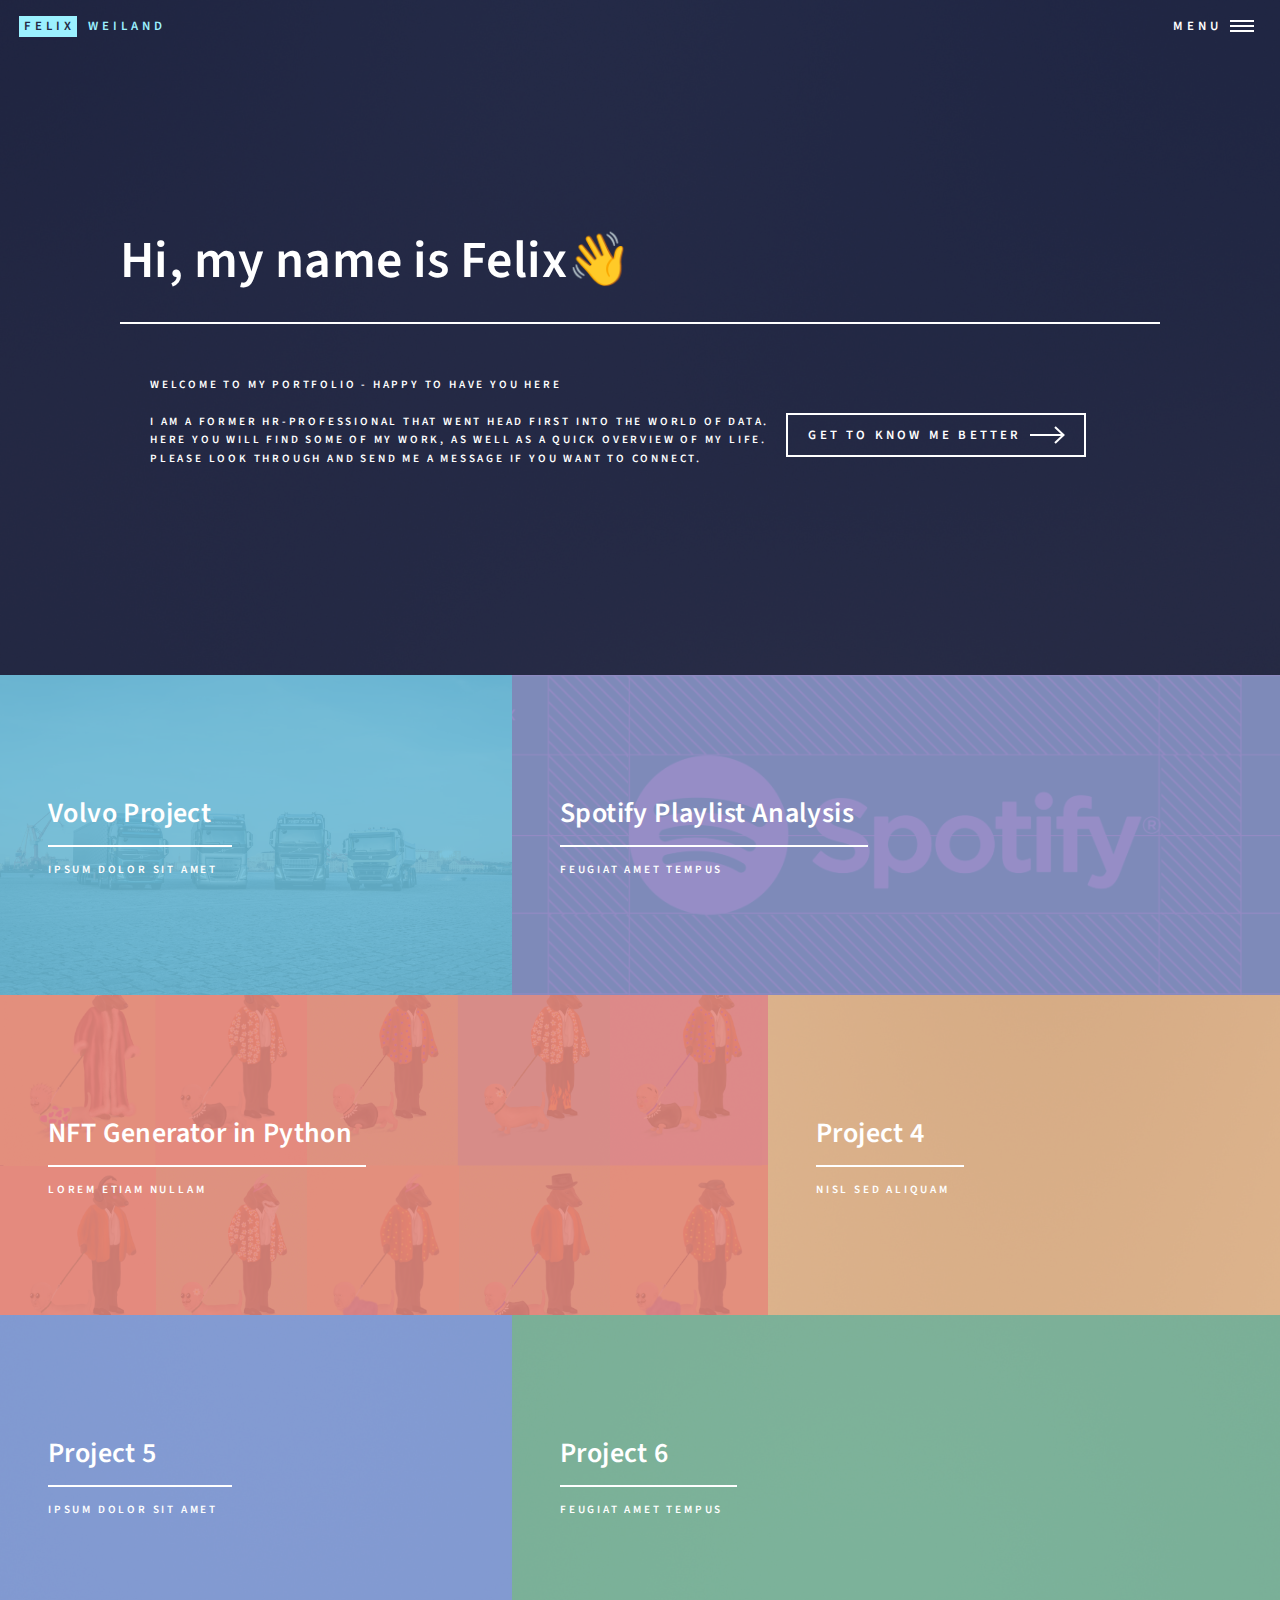
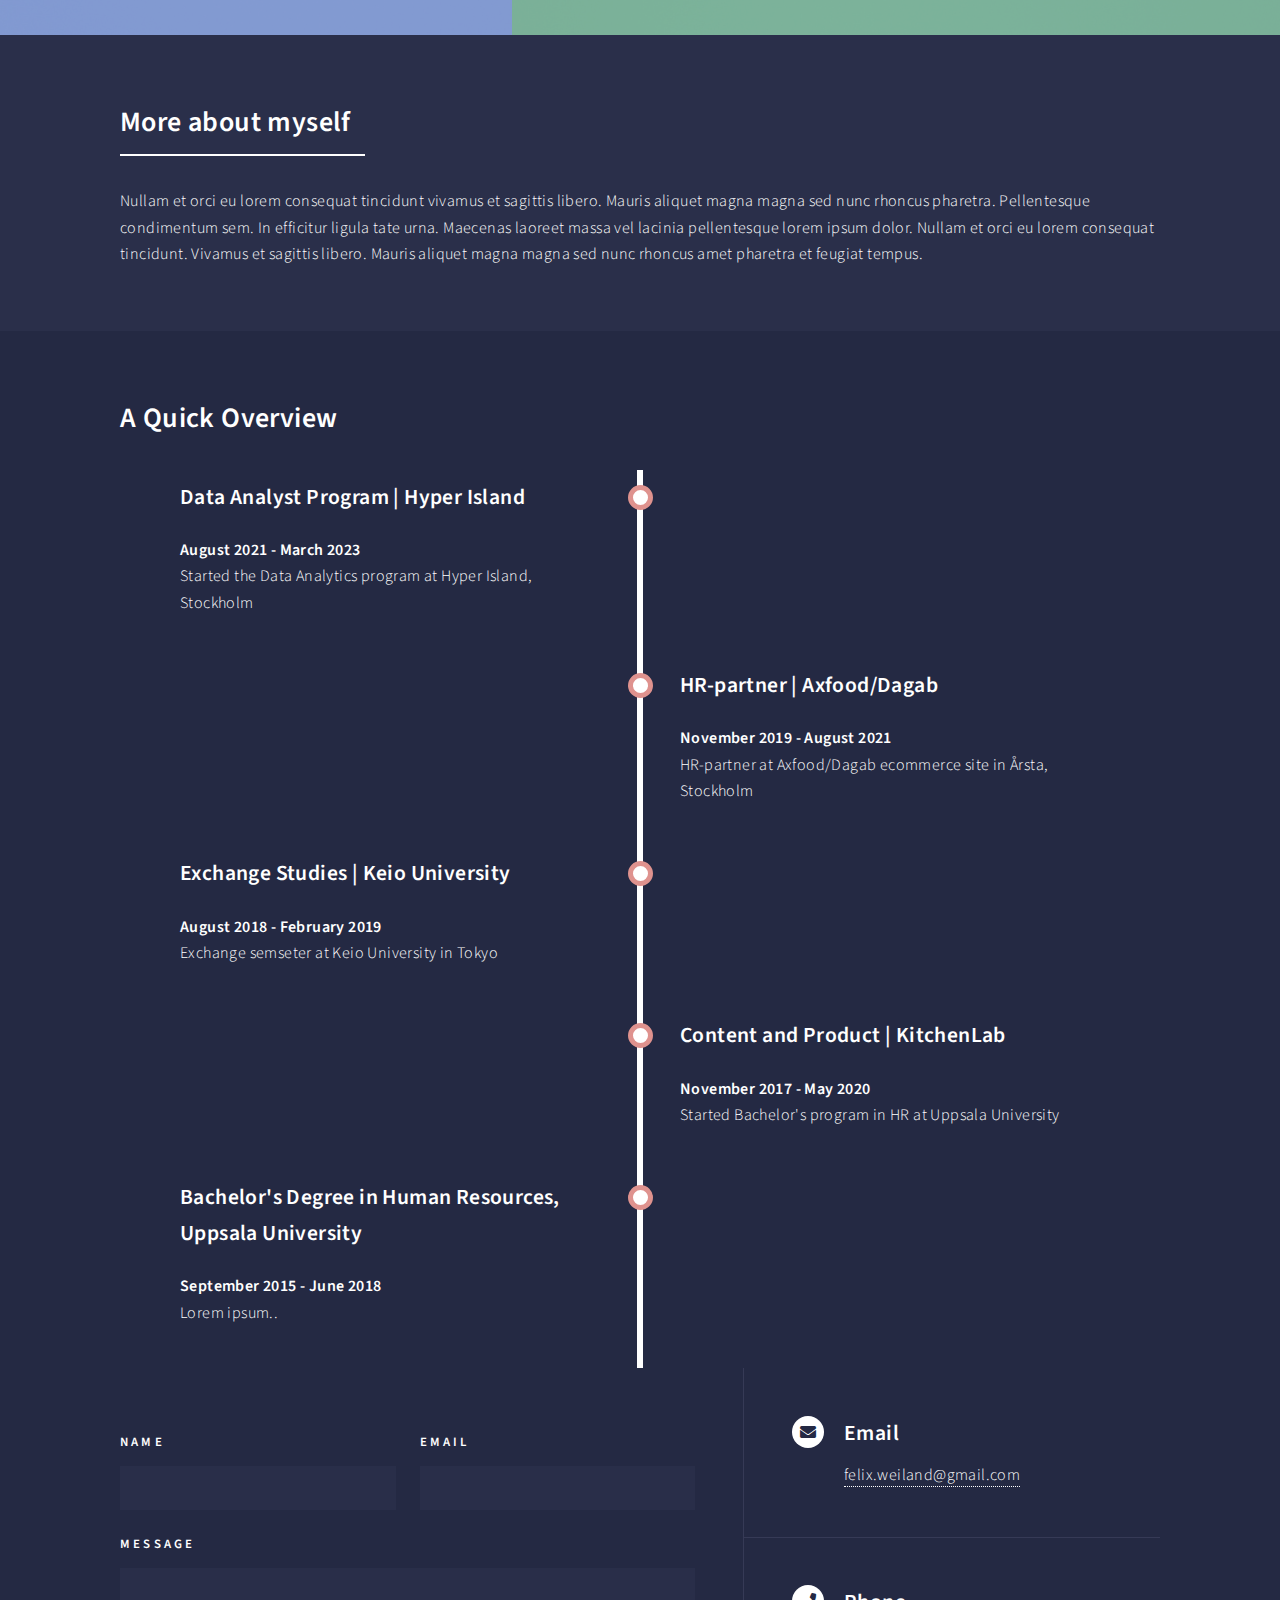
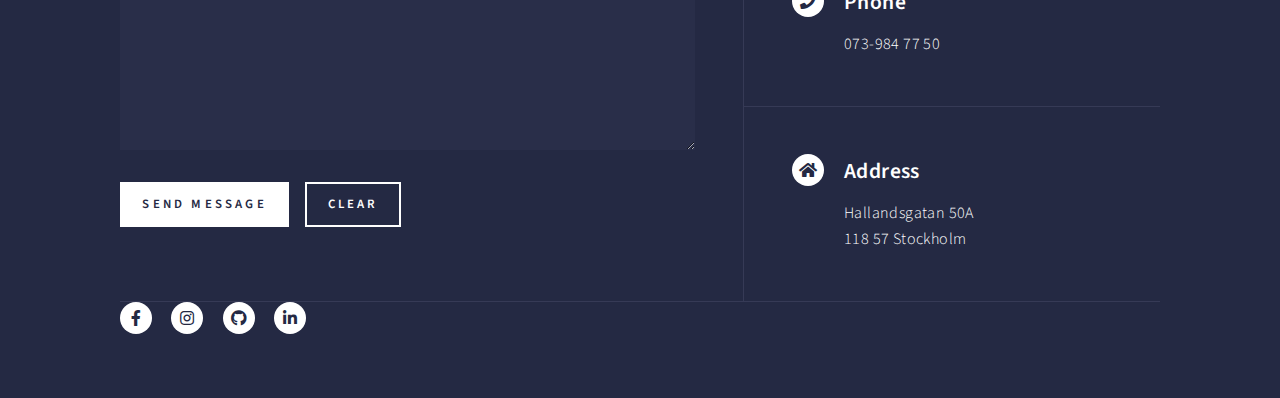
==== commit 1f65f1ea: "Add files via upload" ====
--- a/docs/index.html
+++ b/docs/index.html
@@ -1,7 +1,7 @@
 <!DOCTYPE HTML>
 <html>
 	<head>
-		<title>Felix Weiland - Data Analyst</title>
+		<title>Felix Weiland - Portfolio</title>
 		<meta charset="utf-8" />
 		<meta name="viewport" content="width=device-width, initial-scale=1, user-scalable=no" />
 		<link rel="stylesheet" href="assets/css/main.css" />
@@ -24,11 +24,16 @@
 					<nav id="menu">
 						<ul class="links">
 							<li><a href="index.html">Home</a></li>
-							<li><a href="project-overview.html">Projects</a></li>
-							<li><a href="generic.html">Generic</a></li>
+							<li><a href="contact.html">Contact me</a></li>
+							<li><a href="#one">Projects</a></li>
+							<li><a href="#three">Timeline</a></li>
 						</ul>
-						<ul class="actions stacked">
-							<li><a href="#" class="button primary fit">Get Started</a></li>
+						<ul class="icons">
+							<li><a href="https://www.facebook.com/felix.weiland/" class="icon brands alt fa-facebook-f"><span class="label">Facebook</span></a></li>
+							<li><a href="https://www.instagram.com/felix.weiland/" class="icon brands alt fa-instagram"><span class="label">Instagram</span></a></li>
+							<li><a href="https://github.com/felixweiland" class="icon brands alt fa-github"><span class="label">GitHub</span></a></li>
+							<li><a href="https://www.linkedin.com/in/felix-weiland/" class="icon brands alt fa-linkedin-in"><span class="label">LinkedIn</span></a></li>
+						</ul>
 						</ul>
 					</nav>
 
@@ -39,12 +44,15 @@
 								<h1>Hi, my name is Felix&#128075</h1>
 							</header>
 							<div class="content">
-								<p>A responsive site template designed by HTML5 UP<br />
-								and released under the Creative Commons.</p>
+								<p>Welcome to my portfolio - happy to have you here<br /><br />
+								I am a former HR-professional that went head first into the world of data.<br />
+								Here you will find some of my work, as well as a quick overview of my life.<br />
+							    Please look through and send me a message if you want to connect.</p>
 								<ul class="actions">
-									<li><a href="#one" class="button next scrolly">Get to know me</a></li>
-								</ul>
-							</div>
+									<li><br /><a href="#one" class="button next scrolly">Get to know me better</a></li>
+							</ul>
+							</div>
+
 						</div>
 					</section>
 
@@ -55,10 +63,10 @@
 							<section id="one" class="tiles">
 								<article>
 									<span class="image">
-										<img src="images/header-free.jpg" alt="" />
-									</span>
-									<header class="major">
-										<h3><a href="project1.html" class="link">Project 1</a></h3>
+										<img src="images/volvo.jpg" alt="" />
+									</span>
+									<header class="major">
+										<h3><a href="project1.html" class="link">Volvo Project</a></h3>
 										<p>Ipsum dolor sit amet</p>
 									</header>
 								</article>
@@ -67,16 +75,16 @@
 										<img src="images/spotify.png" alt="" />
 									</span>
 									<header class="major">
-										<h3><a href="landing.html" class="link">Project 2</a></h3>
+										<h3><a href="project2.html" class="link">Spotify Playlist Analysis</a></h3>
 										<p>feugiat amet tempus</p>
 									</header>
 								</article>
 								<article>
 									<span class="image">
-										<img src="images/pic03.jpg" alt="" />
-									</span>
-									<header class="major">
-										<h3><a href="landing.html" class="link">Project 3</a></h3>
+										<img src="images/15.png" alt="" />
+									</span>
+									<header class="major">
+										<h3><a href="project3.html" class="link">NFT Generator in Python</a></h3>
 										<p>Lorem etiam nullam</p>
 									</header>
 								</article>
@@ -85,7 +93,7 @@
 										<img src="images/pic04.jpg" alt="" />
 									</span>
 									<header class="major">
-										<h3><a href="landing.html" class="link">Project 4</a></h3>
+										<h3><a href="project4.html" class="link">Project 4</a></h3>
 										<p>Nisl sed aliquam</p>
 									</header>
 								</article>
@@ -94,7 +102,7 @@
 										<img src="images/pic05.jpg" alt="" />
 									</span>
 									<header class="major">
-										<h3><a href="landing.html" class="link">Project 5</a></h3>
+										<h3><a href="project5.html" class="link">Project 5</a></h3>
 										<p>Ipsum dolor sit amet</p>
 									</header>
 								</article>
@@ -103,7 +111,7 @@
 										<img src="images/pic06.jpg" alt="" />
 									</span>
 									<header class="major">
-										<h3><a href="landing.html" class="link">Project 6</a></h3>
+										<h3><a href="project6.html" class="link">Project 6</a></h3>
 										<p>Feugiat amet tempus</p>
 									</header>
 								</article>
@@ -113,22 +121,59 @@
 							<section id="two">
 								<div class="inner">
 									<header class="major">
-										<h2>More about myselft</h2>
+										<h2>More about myself</h2>
 									</header>
 									<p>Nullam et orci eu lorem consequat tincidunt vivamus et sagittis libero. Mauris aliquet magna magna sed nunc rhoncus pharetra. Pellentesque condimentum sem. In efficitur ligula tate urna. Maecenas laoreet massa vel lacinia pellentesque lorem ipsum dolor. Nullam et orci eu lorem consequat tincidunt. Vivamus et sagittis libero. Mauris aliquet magna magna sed nunc rhoncus amet pharetra et feugiat tempus.</p>
-									<ul class="actions">
-										<li><a href="landing.html" class="button next">Get Started</a></li>
-									</ul>
 								</div>
 							</section>
 
 					</div>
 
-				<!-- Contact -->
+				<!-- Timeline -->
+				<section id="three">
+					<div class="inner">
+						<header class="main">
+							<h2>A Quick Overview</h2>
+						</header>
+					<div class="timeline">
+						<div class="container left">
+							<div class="major">
+							<h3>Data Analyst Program | Hyper Island</h3>
+							<p><b>August 2021 - March 2023</b></br>Started the Data Analytics program at Hyper Island, Stockholm</p>
+							</div>
+						</div>
+						<div class="container right">
+							<div class="major">
+							<h3>HR-partner | Axfood/Dagab</h3>
+							<p><b>November 2019 - August 2021</b></br>HR-partner at Axfood/Dagab ecommerce site in Årsta, Stockholm </p>
+							</div>
+						</div>
+						<div class="container left">
+							<div class="major">
+							<h3>Exchange Studies | Keio University</h3>
+							<p><b>August 2018 - February 2019</b></br>Exchange semseter at Keio University in Tokyo</p>
+							</div>
+						</div>
+						<div class="container right">
+							<div class="major">
+							<h3>Content and Product | KitchenLab</h3>
+							<p><b>November 2017 - May 2020</b></br>Started Bachelor's program in HR at Uppsala University</p>
+							</div>
+						</div>
+						<div class="container left">
+							<div class="major">
+							<h3>Bachelor's Degree in Human Resources, Uppsala University</h3>
+							<p><b>September 2015 - June 2018</b></br>Lorem ipsum..</p>
+							</div>
+						</div>
+						</div>
+
+
+					<!-- Contact -->
 					<section id="contact">
 						<div class="inner">
 							<section>
-								<form method="post" action="#">
+								<form method="post" action="https://formspree.io/f/myyowzrk" id="my-form">
 									<div class="fields">
 										<div class="field half">
 											<label for="name">Name</label>
@@ -149,12 +194,13 @@
 									</ul>
 								</form>
 							</section>
+							
 							<section class="split">
 								<section>
 									<div class="contact-method">
 										<span class="icon solid alt fa-envelope"></span>
 										<h3>Email</h3>
-										<a href="#">felix.weiland@gmail.com</a>
+										<a href="mailto: felix.weiland@gmail.com">felix.weiland@gmail.com</a>
 									</div>
 								</section>
 								<section>
@@ -175,6 +221,7 @@
 							</section>
 						</div>
 					</section>
+
 
 				<!-- Footer -->
 					<footer id="footer">
@@ -185,7 +232,6 @@
 								<li><a href="https://github.com/felixweiland" class="icon brands alt fa-github"><span class="label">GitHub</span></a></li>
 								<li><a href="https://www.linkedin.com/in/felix-weiland/" class="icon brands alt fa-linkedin-in"><span class="label">LinkedIn</span></a></li>
 							</ul>
-							</ul>
 						</div>
 					</footer>
 
--- a/docs/assets/css/main.css
+++ b/docs/assets/css/main.css
@@ -3949,4 +3949,97 @@
 			transform: none;
 			opacity: 1;
 			visibility: visible;
-		}+		}
+
+/* Timeline */
+
+		.timeline {
+			position: relative;
+			max-width: 1000px;
+			margin: 0 auto;
+		}
+
+		.timeline::after {
+			content: '';
+			position: absolute;
+			width: 6px;
+			background-color: white;
+			top: 0;
+			bottom: 0;
+			left: 50%;
+			margin-left: -3px;
+		  }
+
+		  .container {
+			padding: 10px 40px;
+			position: relative;
+			background-color: inherit;
+			width: 50%;
+		  }
+
+		/* The circles on the timeline */
+		  .container::after {
+			content: '';
+			position: absolute;
+			width: 25px;
+			height: 25px;
+			right: -12.5px;
+			background-color: white;
+			border: 5px solid #DF928E;
+			top: 15px;
+			border-radius: 50%;
+			z-index: 1;
+		  }
+
+		  /* Place the container to the left and right */
+		  .left {
+			left: 0;
+		  }
+
+		  .right {
+			left: 50%;
+		  }
+
+		  .right::after {
+			left: -12.5px;
+		  }
+
+		  .content {
+			padding: 20px 30px;
+			position: relative;
+			border-radius: 6px;
+		  }
+
+		  /* Media queries - Responsive timeline on screens less than 600px wide */
+		   @media screen and (max-width: 600px) {
+		   /* Place the timelime to the left */
+			.timeline::after {
+				left: 31px;
+			}
+			
+			/* Full-width containers */
+			.container {
+				width: 100%;
+				padding-left: 70px;
+				padding-right: 25px;
+			}
+			
+			/* Make sure that all arrows are pointing leftwards */
+			.container::before {
+				left: 60px;
+				border: medium solid white;
+				border-width: 10px 10px 10px 0;
+				border-color: transparent white transparent transparent;
+			}
+			
+			/* Make sure all circles are at the same spot */
+			.left::after, .right::after {
+				left: 15px;
+			}
+			
+			/* Make all right containers behave like the left ones */
+			.right {
+				left: 0%;
+			}
+			}
+
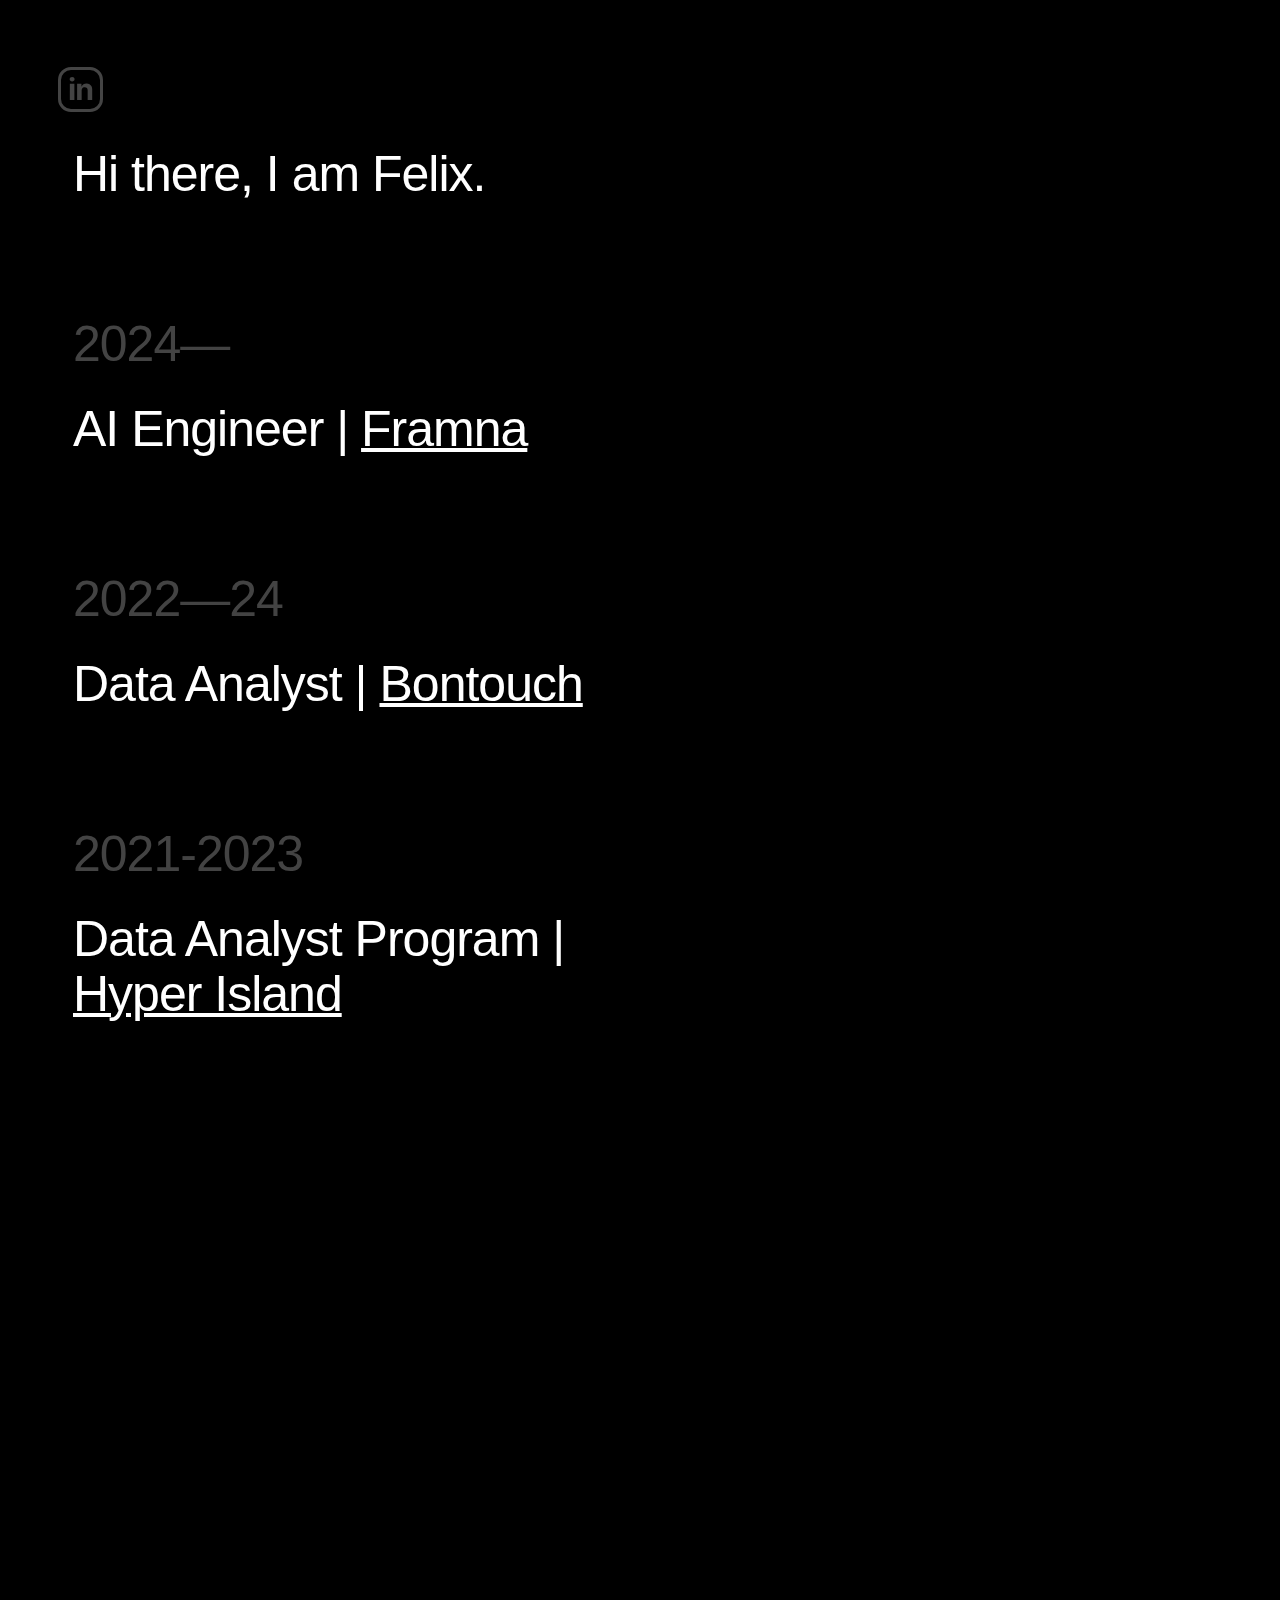
==== commit a3a1bf1c: "New site" ====
--- a/docs/index.html
+++ b/docs/index.html
@@ -1,250 +1,138 @@
-<!DOCTYPE HTML>
+
+<!DOCTYPE HTML PUBLIC "-//W3C//DTD HTML 4.01//EN" "http://www.w3.org/TR/html4/strict.dtd">
 <html>
-	<head>
-		<title>Felix Weiland - Portfolio</title>
-		<meta charset="utf-8" />
-		<meta name="viewport" content="width=device-width, initial-scale=1, user-scalable=no" />
-		<link rel="stylesheet" href="assets/css/main.css" />
-		<noscript><link rel="stylesheet" href="assets/css/noscript.css" /></noscript>
-	</head>
-	<body class="is-preload">
 
-		<!-- Wrapper -->
-			<div id="wrapper">
+<head profile="http://www.w3.org/2005/10/profile">
 
-				<!-- Header -->
-					<header id="header" class="alt">
-						<a href="index.html" class="logo"><strong>Felix</strong> <span>Weiland</span></a>
-						<nav>
-							<a href="#menu">Menu</a>
-						</nav>
-					</header>
+<meta charset="utf-8">
+<title>Felix Weiland</title>
+<meta property="og:title" content="Felix Weiland">
+<meta property="og:type" content="website">
+<meta property="og:image" content="https://felixweiland.com/assets/img/stuff/profile.jpg">
+<meta property="og:url" content="https://felixweiland.com/">
 
-				<!-- Menu -->
-					<nav id="menu">
-						<ul class="links">
-							<li><a href="index.html">Home</a></li>
-							<li><a href="contact.html">Contact me</a></li>
-							<li><a href="#one">Projects</a></li>
-							<li><a href="#three">Timeline</a></li>
-						</ul>
-						<ul class="icons">
-							<li><a href="https://www.facebook.com/felix.weiland/" class="icon brands alt fa-facebook-f"><span class="label">Facebook</span></a></li>
-							<li><a href="https://www.instagram.com/felix.weiland/" class="icon brands alt fa-instagram"><span class="label">Instagram</span></a></li>
-							<li><a href="https://github.com/felixweiland" class="icon brands alt fa-github"><span class="label">GitHub</span></a></li>
-							<li><a href="https://www.linkedin.com/in/felix-weiland/" class="icon brands alt fa-linkedin-in"><span class="label">LinkedIn</span></a></li>
-						</ul>
-						</ul>
-					</nav>
+<meta http-equiv="Content-Type" content="text/html;charset=utf-8">
+<meta name="viewport" content="width=device-width, initial-scale=1.0, maximum-scale=1.0">
+<link rel="stylesheet" type="text/css" href="assets/css/styles.css">
+<link rel="icon" type="image/png" href="assets/img/favicon.svg" />
+<script src="assets/js/js.js"></script>
+</head>
+<body>
 
-				<!-- Banner -->
-					<section id="banner" class="major">
-						<div class="inner">
-							<header class="major">
-								<h1>Hi, my name is Felix&#128075</h1>
-							</header>
-							<div class="content">
-								<p>Welcome to my portfolio - happy to have you here<br /><br />
-								I am a former HR-professional that went head first into the world of data.<br />
-								Here you will find some of my work, as well as a quick overview of my life.<br />
-							    Please look through and send me a message if you want to connect.</p>
-								<ul class="actions">
-									<li><br /><a href="#one" class="button next scrolly">Get to know me better</a></li>
-							</ul>
-							</div>
-
-						</div>
-					</section>
-
-				<!-- Main -->
-					<div id="main">
-
-						<!-- One -->
-							<section id="one" class="tiles">
-								<article>
-									<span class="image">
-										<img src="images/volvo.jpg" alt="" />
-									</span>
-									<header class="major">
-										<h3><a href="project1.html" class="link">Volvo Project</a></h3>
-										<p>Ipsum dolor sit amet</p>
-									</header>
-								</article>
-								<article>
-									<span class="image">
-										<img src="images/spotify.png" alt="" />
-									</span>
-									<header class="major">
-										<h3><a href="project2.html" class="link">Spotify Playlist Analysis</a></h3>
-										<p>feugiat amet tempus</p>
-									</header>
-								</article>
-								<article>
-									<span class="image">
-										<img src="images/15.png" alt="" />
-									</span>
-									<header class="major">
-										<h3><a href="project3.html" class="link">NFT Generator in Python</a></h3>
-										<p>Lorem etiam nullam</p>
-									</header>
-								</article>
-								<article>
-									<span class="image">
-										<img src="images/pic04.jpg" alt="" />
-									</span>
-									<header class="major">
-										<h3><a href="project4.html" class="link">Project 4</a></h3>
-										<p>Nisl sed aliquam</p>
-									</header>
-								</article>
-								<article>
-									<span class="image">
-										<img src="images/pic05.jpg" alt="" />
-									</span>
-									<header class="major">
-										<h3><a href="project5.html" class="link">Project 5</a></h3>
-										<p>Ipsum dolor sit amet</p>
-									</header>
-								</article>
-								<article>
-									<span class="image">
-										<img src="images/pic06.jpg" alt="" />
-									</span>
-									<header class="major">
-										<h3><a href="project6.html" class="link">Project 6</a></h3>
-										<p>Feugiat amet tempus</p>
-									</header>
-								</article>
-							</section>
-
-						<!-- Two -->
-							<section id="two">
-								<div class="inner">
-									<header class="major">
-										<h2>More about myself</h2>
-									</header>
-									<p>Nullam et orci eu lorem consequat tincidunt vivamus et sagittis libero. Mauris aliquet magna magna sed nunc rhoncus pharetra. Pellentesque condimentum sem. In efficitur ligula tate urna. Maecenas laoreet massa vel lacinia pellentesque lorem ipsum dolor. Nullam et orci eu lorem consequat tincidunt. Vivamus et sagittis libero. Mauris aliquet magna magna sed nunc rhoncus amet pharetra et feugiat tempus.</p>
-								</div>
-							</section>
-
-					</div>
-
-				<!-- Timeline -->
-				<section id="three">
-					<div class="inner">
-						<header class="main">
-							<h2>A Quick Overview</h2>
-						</header>
-					<div class="timeline">
-						<div class="container left">
-							<div class="major">
-							<h3>Data Analyst Program | Hyper Island</h3>
-							<p><b>August 2021 - March 2023</b></br>Started the Data Analytics program at Hyper Island, Stockholm</p>
-							</div>
-						</div>
-						<div class="container right">
-							<div class="major">
-							<h3>HR-partner | Axfood/Dagab</h3>
-							<p><b>November 2019 - August 2021</b></br>HR-partner at Axfood/Dagab ecommerce site in Årsta, Stockholm </p>
-							</div>
-						</div>
-						<div class="container left">
-							<div class="major">
-							<h3>Exchange Studies | Keio University</h3>
-							<p><b>August 2018 - February 2019</b></br>Exchange semseter at Keio University in Tokyo</p>
-							</div>
-						</div>
-						<div class="container right">
-							<div class="major">
-							<h3>Content and Product | KitchenLab</h3>
-							<p><b>November 2017 - May 2020</b></br>Started Bachelor's program in HR at Uppsala University</p>
-							</div>
-						</div>
-						<div class="container left">
-							<div class="major">
-							<h3>Bachelor's Degree in Human Resources, Uppsala University</h3>
-							<p><b>September 2015 - June 2018</b></br>Lorem ipsum..</p>
-							</div>
-						</div>
-						</div>
+<div class="pageContent">
+	
+	<div class="row double fade">
+		<div class="col-4-12">		
+			<a href="https://www.linkedin.com/in/felix.weiland" class="contact-linkedin" target="_blank"></a>
+		</div>
+		
+		<div class="col-8-12 headline ">
+			<h2><div id="txt"></div></h2>
+		</h2>
+		</div>
+		
+	</div>
 
 
-					<!-- Contact -->
-					<section id="contact">
-						<div class="inner">
-							<section>
-								<form method="post" action="https://formspree.io/f/myyowzrk" id="my-form">
-									<div class="fields">
-										<div class="field half">
-											<label for="name">Name</label>
-											<input type="text" name="name" id="name" />
-										</div>
-										<div class="field half">
-											<label for="email">Email</label>
-											<input type="text" name="email" id="email" />
-										</div>
-										<div class="field">
-											<label for="message">Message</label>
-											<textarea name="message" id="message" rows="6"></textarea>
-										</div>
-									</div>
-									<ul class="actions">
-										<li><input type="submit" value="Send Message" class="primary" /></li>
-										<li><input type="reset" value="Clear" /></li>
-									</ul>
-								</form>
-							</section>
-							
-							<section class="split">
-								<section>
-									<div class="contact-method">
-										<span class="icon solid alt fa-envelope"></span>
-										<h3>Email</h3>
-										<a href="mailto: felix.weiland@gmail.com">felix.weiland@gmail.com</a>
-									</div>
-								</section>
-								<section>
-									<div class="contact-method">
-										<span class="icon solid alt fa-phone"></span>
-										<h3>Phone</h3>
-										<span>073-984 77 50</span>
-									</div>
-								</section>
-								<section>
-									<div class="contact-method">
-										<span class="icon solid alt fa-home"></span>
-										<h3>Address</h3>
-										<span>Hallandsgatan 50A<br />
-										118 57 Stockholm</span>
-									</div>
-								</section>
-							</section>
-						</div>
-					</section>
+<h2>&nbsp;</h2>
 
 
-				<!-- Footer -->
-					<footer id="footer">
-						<div class="inner">
-							<ul class="icons">
-								<li><a href="https://www.facebook.com/felix.weiland/" class="icon brands alt fa-facebook-f"><span class="label">Facebook</span></a></li>
-								<li><a href="https://www.instagram.com/felix.weiland/" class="icon brands alt fa-instagram"><span class="label">Instagram</span></a></li>
-								<li><a href="https://github.com/felixweiland" class="icon brands alt fa-github"><span class="label">GitHub</span></a></li>
-								<li><a href="https://www.linkedin.com/in/felix-weiland/" class="icon brands alt fa-linkedin-in"><span class="label">LinkedIn</span></a></li>
-							</ul>
-						</div>
-					</footer>
+<div class="row double fade">
+	<div class="col-4-12 grey">
+			<div class="headline" style="width: 100%; max-width: 650px; "><h2>2024—</h2>
+			</div>
+	</div>
+	<div class="col-8-12">
+			<h2>
+				AI Engineer | <a href="https://framna.com/" target="_blank" style="white-space: nowrap;">Framna</a>
+			</h2>
+	</div>
+</div>
 
-			</div>
+<h2>&nbsp;</h2>
 
-		<!-- Scripts -->
-			<script src="assets/js/jquery.min.js"></script>
-			<script src="assets/js/jquery.scrolly.min.js"></script>
-			<script src="assets/js/jquery.scrollex.min.js"></script>
-			<script src="assets/js/browser.min.js"></script>
-			<script src="assets/js/breakpoints.min.js"></script>
-			<script src="assets/js/util.js"></script>
-			<script src="assets/js/main.js"></script>
+<div class="row double fade">
+	<div class="col-4-12 grey">
+			<div><h2>2022—24</h2></div>
+	</div>
+	<div class="col-8-12 ">
+		<h2>
+			Data Analyst | <a href="https://www.bontouch.com" target="_blank">Bontouch</a>
+		</h2>
+	</div>
+</div>
 
-	</body>
-</html>+<h2>&nbsp;</h2>
+
+
+<div class="row double fade">
+	<div class="col-4-12 grey">
+		<div><h2>2021-2023</h2></div>
+		</div>
+	<div class="col-8-12 fade">
+		<h2>
+				Data Analyst Program | <a href="https://hyperisland.com/en/programs/diploma-programs/data-analyst" style="white-space: nowrap;" target="_blank">Hyper Island</a>
+		</h2>
+	</div>
+</div>
+
+<!-- Space --> <h2>&nbsp;</h2>
+
+<div class="row double fade">
+	<div class="col-4-12 grey">
+		<div><h2>2019—21</h2></div>
+		</div>
+	<div class="col-8-12">
+		<h2>HR-partner | <a href="https://www.axfood.se/" target="_blank" style="white-space: nowrap;" >Axfood</a>
+		</h2>
+	</div>
+</div>
+
+<!-- Space --> <h2>&nbsp;</h2>
+
+<div class="row double fade">
+	<div class="col-4-12 grey">
+			<h2 .grey >2018-19</h2>
+	</div>
+	<div class="col-8-12">
+		<h2>Exchange Program | <a href="https://www.keio.ac.jp/en/" target="_blank" style="white-space: nowrap;" >Keio University</a>
+		</h2>
+	</div>
+</div>
+
+<h2>&nbsp;</h2>
+
+<div class="row double fade">
+	<div class="col-4-12 grey">
+			<h2 .grey >2015-18</h2>
+	</div>
+	<div class="col-8-12">
+		<h2>Bachelor's Degree - Human Resources | <a href="https://www.uu.se/" target="_blank" style="white-space: nowrap;" >Uppsala University</a>
+		</h2>
+	</div>
+</div>
+
+<h2>&nbsp;</h2>
+
+<!--
+If you want to add an image.
+<img class="img-double fade" src="assets/img/stuff/profile.jpg" class="full-width-image">
+-->
+	
+<h2>&nbsp;</h2>
+
+<div class="row double fade">		
+	<div class="col-4-12">		
+		<a href="https://www.linkedin.com/in/felix.weiland" class="contact-linkedin" target="_blank"></a>
+	</div>
+	
+	<div class="col-8-12 headline ">
+		<h2>Send me a message if you want to connect.</h2>
+	</div>			
+</div>
+
+</div> <!-- pagecontent -->
+
+
+</body>
+</html>
--- a/docs/assets/css/styles.css
+++ b/docs/assets/css/styles.css
@@ -0,0 +1,339 @@
+/* --------------------------------------- Animation --------------------------------------- */
+
+.fade {
+  opacity: 0;
+  transition: opacity 0.5s ease-in-out;
+}
+
+.visible {
+  opacity: 1;
+}
+
+/* --------------------------------------- FOLD-OUTS --------------------------------------- */
+
+.contentz {
+  display: none;
+}
+
+.toggle-button {
+  background-color: #ddd;
+  border: none;
+  color: #333;
+  cursor: pointer;
+  padding: 5px 10px;
+}
+
+.fold-out-content {
+  max-height: 0;
+  overflow: hidden;
+  transition: max-height 0.5s ease-out;
+}
+
+.fold-out-content--open {
+  padding: 20px;
+  transition: padding 0.3s ease-in-out;
+}
+
+.fold-out .visible {
+  opacity: 1 !important;
+  transform: none !important;
+}
+
+.fold-out .fade {
+  opacity: 0;
+  transform: translateY(20px);
+  transition: opacity 0.5s ease-out, transform 0.5s ease-out;
+}
+
+.fold-out-content.active {
+  max-height: 1000px; /* Replace with actual height of fold-out content */
+}
+
+.animate {
+  transition: 0.3s ease-out;
+}
+
+/* ---------------------------------------- Buttons ---------------------------------------- */
+
+.contact-linkedin {
+  margin-top: 9px;
+  margin-bottom: 20px;
+  width: 45px;
+  height: 45px;
+  background: url("../img/linkedin-up.svg") no-repeat center center / contain;
+  display: block;
+}
+
+.contact-linkedin:hover {
+  background: url("../img/linkedin-hover.svg") no-repeat center center / contain;
+}
+
+/* ----------------------------------------------------------------------------------------- */
+
+.Aligner {
+  z-index: 100;
+  display: flex;
+  align-items: center;
+  justify-content: center;
+}
+
+.Aligner-item {
+  max-width: 80%;
+}
+
+.img-double {
+  width: 100%;
+  height: auto;
+  display: inline-block;
+}
+
+/* --------------------------------------- Page --------------------------------------- */
+
+.pageContent {
+  padding: 50px;
+  max-width: 1600px;
+  margin: 0 auto;
+}
+
+/* --------------------------------------- <750px --------------------------------------- */
+
+@media only screen and (max-width: 750px) {
+  .toggle {
+    display: none;
+  }
+
+  .contact-linkedin {
+    margin-top: 0px;
+    width: 42px;
+    height: 42px;
+  }
+
+  .row.double > [class*="col-"] {
+    margin: 0px;
+    width: 100%;
+  }
+
+  body h2 {
+    font-size: 38px;
+  }
+
+  .pageContent {
+    padding: 30px;
+  }
+}
+
+/* --------------------------------------- >1300px --------------------------------------- */
+
+@media only screen and (min-width: 1300px) {
+  body h2 {
+    font-size: 68px;
+  }
+
+  .contact-linkedin {
+    margin-top: 10px;
+    width: 68px;
+    height: 68px;
+  }
+
+  .contact-linkedin:hover {
+    background: url("../img/linkedin-hover.svg") no-repeat center center /
+      contain;
+  }
+}
+
+/*Only iPhone 5 (portrait mode)*/
+
+/* 
+  @media only screen and (min-device-width: 320px) and (max-device-width: 568px) 
+  and (-webkit-device-pixel-ratio: 2) and (device-aspect-ratio: 40/71) {
+    .toggle {
+      display: none;
+    }
+  
+    .headline h2 {
+      font-size: 40px;
+      line-height: 38px;
+      letter-spacing: -1.5px;
+    }
+  
+    .headline {
+      padding: 0px;
+      left: 0px;
+    }
+  
+    .mobile {
+      display: block;   
+    }
+  
+    .row.double > [class*='col-'] {
+      margin: 0px;
+      width: 100%;
+    }
+  }
+  */
+
+/* --------------------------------------- Type --------------------------------------- */
+
+.mobile {
+  display: none;
+}
+
+body {
+  background-color: black;
+  font-family: "Inter", "Helvetica Neue", sans-serif;
+  color: white;
+  letter-spacing: -0.3px;
+}
+
+a,
+a:link,
+a:visited {
+  color: inherit;
+  text-decoration: underline 0.08em #ffffff;
+}
+
+h1 {
+  margin-top: 0;
+  font-size: 30px;
+  font-weight: 400;
+}
+
+h2 {
+  font-weight: 400;
+  margin-top: 0;
+  padding: 15px;
+  margin-bottom: 0;
+  display: inherit;
+  font-size: 50px;
+  letter-spacing: -0.02em;
+  line-height: 1.1em;
+}
+
+h3 {
+  font-weight: 400;
+  margin-top: 0;
+  padding: 15px;
+  margin-bottom: 0;
+  display: inherit;
+  font-size: 30px;
+}
+
+p {
+  margin: 0px;
+  line-height: 20px;
+}
+
+.entry {
+  margin: 40px;
+  padding-bottom: 40px;
+}
+
+/* --------------------------------------- Adjusters --------------------------------------- */
+
+.grey {
+  color: #434343;
+}
+
+.line {
+  border-top: 1px solid #555555;
+}
+
+.float- {
+  /* Define float direction or remove if not needed */
+  margin: 0px;
+}
+
+/* --------------------------------------- 12-12 GRID --------------------------------------- */
+
+*,
+*::after,
+*::before {
+  box-sizing: border-box;
+}
+
+.row {
+  /* padding: 0 10px; */
+  zoom: 1;
+}
+
+.row::after,
+.row::before {
+  content: " ";
+  display: table;
+}
+
+.row::after {
+  clear: both;
+}
+
+.row > [class*="col-"]:first-child {
+  margin-left: 0;
+}
+
+.row > [class*="col-"]:last-child {
+  margin-right: 0;
+}
+
+.row > [class*="col-"] {
+  margin: 0 10px 0 0;
+}
+
+.row > [class*="col-"] iframe {
+  position: relative;
+  width: 100%;
+  margin-bottom: 0px; /* Adjust as needed */
+}
+
+[class*="col-"] {
+  float: left;
+}
+
+/* Removed the invalid last-of-type padding */
+
+.col-1-12 {
+  width: 8.33%; /* 100% / 12 */
+}
+
+.col-2-12 {
+  width: 16.66%; /* 100% / 12 * 2 */
+}
+
+.col-3-12 {
+  width: 25%; /* 100% / 12 * 3 */
+}
+
+.col-4-12 {
+  width: 33.33%; /* 100% / 12 * 4 */
+}
+
+.col-5-12 {
+  width: 41.66%; /* 100% / 12 * 5 */
+}
+
+.col-6-12 {
+  width: 50%; /* 100% / 12 * 6 */
+}
+
+.col-7-12 {
+  width: 58.33%; /* 100% / 12 * 7 */
+}
+
+.col-8-12 {
+  width: 66.66%; /* 100% / 12 * 8 */
+}
+
+.col-9-12 {
+  width: 75%; /* 100% / 12 * 9 */
+}
+
+.col-10-12 {
+  width: 83.33%; /* 100% / 12 * 10 */
+}
+
+.col-11-12 {
+  width: 91.66%; /* 100% / 12 * 11 */
+}
+
+.col-12-12 {
+  width: 100%; /* 100% / 12 * 12 */
+}
